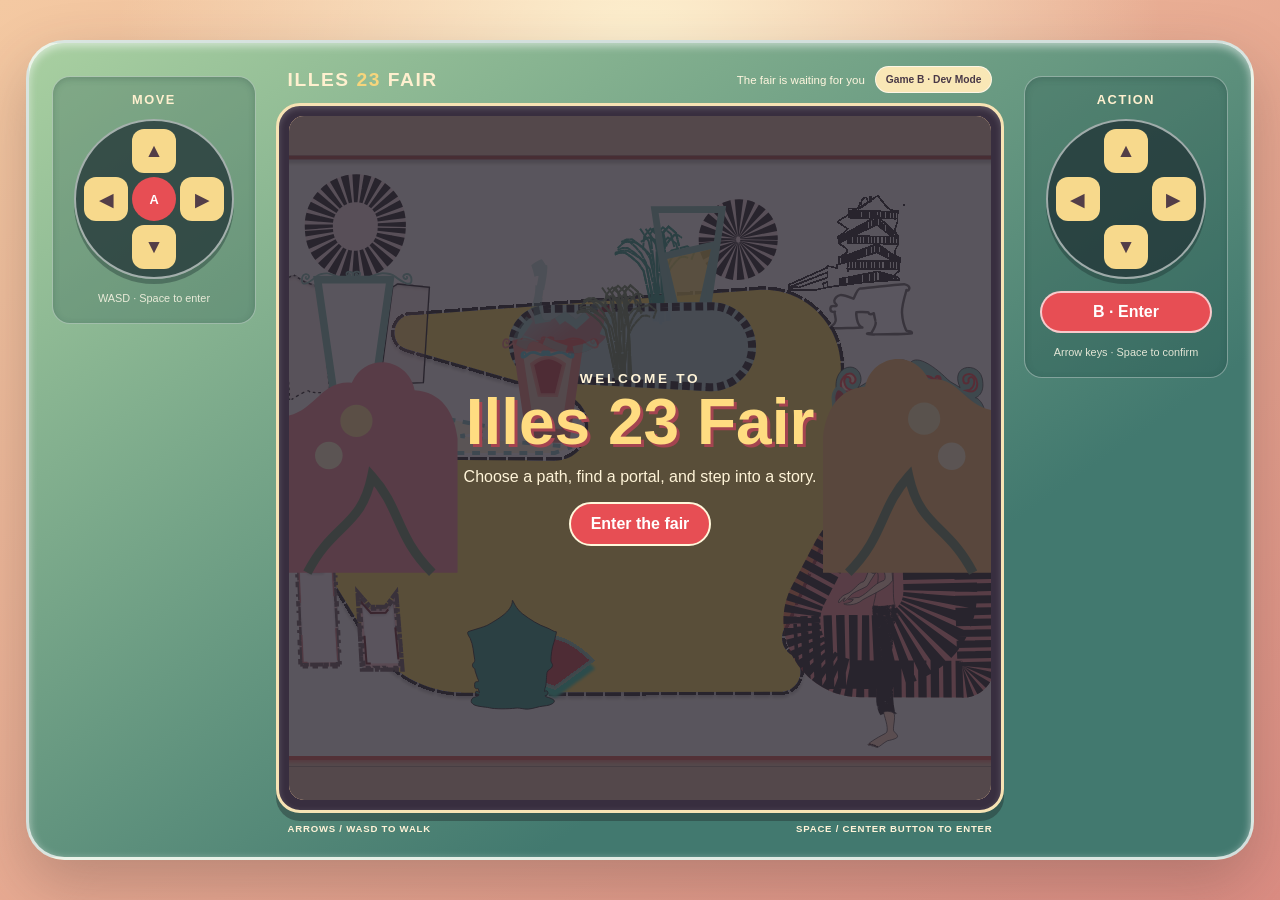
==== index.html @ 46ba1b0f "Add Illes 23 Fair portfolio scaffold Co-authored-by: Copilot <223556219+Copilot@users.noreply.github" ====
<!doctype html>
<html lang="en">
  <head>
    <meta charset="UTF-8">
    <meta name="viewport" content="width=device-width, initial-scale=1">
    <meta name="theme-color" content="#f3c6a1">
    <meta name="description" content="Explore Illes 23 Fair, an interactive portfolio by a game developer, producer, and illustrator.">
    <title>Illes 23 Fair — Interactive Portfolio</title>
    <link rel="stylesheet" href="css/console-ui.css">
    <link rel="stylesheet" href="css/fair-map.css">
    <script type="module" src="js/main.js"></script>
  </head>
  <body data-mode="fair">
    <main class="console-shell" aria-label="Illes 23 Fair handheld console">
      <aside class="console-side console-side--left" aria-label="Movement controls and asset information">
        <section class="side-panel controls-panel">
          <h2 class="side-heading">Move</h2>
          <!-- HTML controls are accessible and easy to skin. To use the Fishes-style canvas,
               draw the pad into a canvas but retain these buttons as transparent hit targets;
               for a finished PNG skin, apply it as a background-image to this same control.
               Canvas/PNG-only controls lose native focus, labels, and reliable hit testing. -->
          <div class="dpad" role="group" aria-label="Movement pad. WASD or touch to move.">
            <button class="pad-button pad-up" type="button" data-action="up" aria-label="Move up">▲</button>
            <button class="pad-button pad-left" type="button" data-action="left" aria-label="Move left">◀</button>
            <button class="pad-button pad-center" type="button" data-action="confirm" aria-label="Confirm or enter attraction">A</button>
            <button class="pad-button pad-right" type="button" data-action="right" aria-label="Move right">▶</button>
            <button class="pad-button pad-down" type="button" data-action="down" aria-label="Move down">▼</button>
          </div>
          <p class="control-hint">WASD · Space to enter</p>
        </section>
        <section class="side-panel dev-panel" aria-label="Development asset details">
          <h2 class="side-heading">Asset log</h2>
          <dl class="asset-stats">
            <div><dt>Time spent</dt><dd data-stat="time">Not connected</dd></div>
            <div><dt>Status</dt><dd data-stat="status">Prototype</dd></div>
            <div><dt>Description</dt><dd data-stat="description">Fair map and attraction portals</dd></div>
            <div><dt>Asset type</dt><dd data-stat="type">SVG · HTML · CSS</dd></div>
          </dl>
        </section>
      </aside>

      <section class="console-main" aria-label="Fair game screen">
        <header class="screen-header">
          <a class="brand" href="index.html" aria-label="Illes 23 Fair home">ILLES <span>23</span> FAIR</a>
          <div class="screen-tools">
            <p class="screen-status" id="screen-status" aria-live="polite">The fair is waiting for you</p>
            <button class="mode-toggle" id="dev-mode-toggle" type="button" aria-pressed="false">
              Game B · Dev Mode
            </button>
          </div>
        </header>

        <div class="screen-frame">
          <section class="fair-viewport" id="fair-viewport" aria-label="Explore the fair map">
            <!-- The supplied draft already contains the park illustration. Keep it as a
                 replaceable artwork layer; interactive labels and the player stay in HTML. -->
            <img class="fair-art" src="HomePage.svg" alt="" aria-hidden="true">

            <!-- SVG layers work well for scalable paths and decorative illustration.
                 Multiple canvases are efficient for frequently redrawn pixels, but complicate
                 hit testing, accessibility, and responsive alignment. Prefer DOM/SVG for the
                 few clickable portals and labels; add canvases only for dense particle effects. -->
            <svg class="route-layer" viewBox="0 0 100 100" preserveAspectRatio="none" aria-hidden="true">
              <path id="fair-route" class="fair-route" d="M 8 68 C 20 58, 23 36, 39 43 S 59 72, 74 54 S 87 37, 95 44"></path>
            </svg>

            <nav class="portal-layer" aria-label="Fair attractions">
              <a class="portal portal--lake" href="pages/lake-tour.html" data-portal="Portal01_LakeTour" style="--portal-x: 34%; --portal-y: 46%;">
                <span class="portal-number">01</span><span>Lake Tour</span>
              </a>
              <a class="portal portal--fishing" href="pages/fishing-game.html" data-portal="Portal02_FishingGame" style="--portal-x: 69%; --portal-y: 58%;">
                <span class="portal-number">02</span><span>Fishing Game</span>
              </a>
              <button class="portal portal--future" type="button" disabled style="--portal-x: 50%; --portal-y: 25%;">
                <span class="portal-number">03</span><span>Photo Booth · soon</span>
              </button>
              <button class="portal portal--future portal--future-lower" type="button" disabled style="--portal-x: 83%; --portal-y: 78%;">
                <span class="portal-number">04</span><span>Magic Garden · soon</span>
              </button>
              <button class="portal portal--future" type="button" disabled style="--portal-x: 81%; --portal-y: 28%;">
                <span class="portal-number">05</span><span>Time Train · soon</span>
              </button>
              <button class="portal portal--future" type="button" disabled style="--portal-x: 16%; --portal-y: 27%;">
                <span class="portal-number">06</span><span>Cafe Terrace · soon</span>
              </button>
              <button class="portal portal--future" type="button" disabled style="--portal-x: 17%; --portal-y: 81%;">
                <span class="portal-number">07</span><span>Sunset Bench · soon</span>
              </button>
            </nav>

            <div class="player-marker" id="player-marker" role="img" aria-label="Player character">
              <!-- TODO: Replace this draft marker with a single transparent idle PNG.
                   For sprite animation, use a sprite-sheet background and select a row/frame
                   from player-controller.js based on facing and movement state. -->
              <span aria-hidden="true">✿</span>
            </div>

            <div class="welcome-overlay" id="welcome-overlay">
              <p class="welcome-label">Welcome to</p>
              <h1>Illes 23 Fair</h1>
              <p>Choose a path, find a portal, and step into a story.</p>
              <button class="enter-button" id="enter-fair" type="button">Enter the fair</button>
            </div>

            <!-- TODO: Replace these simple flower SVGs with the finished foreground artwork.
                 Keep them as separate layers so enterFair() can move them out of the viewport.
                 Ticket-office SVG export from Figma, Inkscape, or an iPad drawing app: keep a source
                 copy; export with a responsive viewBox; use clear IDs for paths targeted by CSS/JS;
                 add title/description for standalone artwork; then run SVGO with conservative
                 precision and remove editor metadata.
                 Check the optimized SVG in-browser and confirm filters, clipping, and embedded
                 raster links still work. SVGO does not optimize embedded PNGs; optimize those
                 separately and avoid embedding large raster images in the SVG when possible. -->
            <div class="flower-curtain flower-curtain--left" id="flower-left" aria-hidden="true">
              <svg viewBox="0 0 220 300" focusable="false">
                <path d="M0 300V95C35 86 44 48 82 52c19-42 75-31 82 10 35 2 52 29 56 63v175Z" fill="#ef7a83"/>
                <circle cx="88" cy="102" r="21" fill="#ffd77d"/><circle cx="52" cy="147" r="18" fill="#fff0bd"/>
                <path d="M24 300c34-66 70-58 84-126 38 42 31 78 79 126" fill="none" stroke="#52794a" stroke-width="12"/>
              </svg>
            </div>
            <div class="flower-curtain flower-curtain--right" id="flower-right" aria-hidden="true">
              <svg viewBox="0 0 220 300" focusable="false">
                <path d="M220 300V88c-38-8-43-45-82-40-20-42-75-32-83 9C20 60 4 88 0 122v178Z" fill="#f4b14e"/>
                <circle cx="132" cy="99" r="21" fill="#f7e7a3"/><circle cx="168" cy="148" r="18" fill="#fff0bd"/>
                <path d="M196 300c-35-66-69-58-84-126-38 42-31 78-79 126" fill="none" stroke="#52794a" stroke-width="12"/>
              </svg>
            </div>
            <p class="portal-prompt" id="portal-prompt" aria-live="polite">Move toward an attraction and press Space.</p>
          </section>
        </div>

        <footer class="screen-footer">
          <span>ARROWS / WASD TO WALK</span>
          <span>SPACE / CENTER BUTTON TO ENTER</span>
        </footer>
      </section>

      <aside class="console-side console-side--right" aria-label="Action controls and asset information">
        <section class="side-panel controls-panel">
          <h2 class="side-heading">Action</h2>
          <div class="dpad dpad--arrows" role="group" aria-label="Arrow key movement pad. Touch to move.">
            <button class="pad-button pad-up" type="button" data-action="up" aria-label="Move up">▲</button>
            <button class="pad-button pad-left" type="button" data-action="left" aria-label="Move left">◀</button>
            <span class="pad-spacer" aria-hidden="true"></span>
            <button class="pad-button pad-right" type="button" data-action="right" aria-label="Move right">▶</button>
            <button class="pad-button pad-down" type="button" data-action="down" aria-label="Move down">▼</button>
          </div>
          <button class="confirm-button" type="button" data-action="confirm" aria-label="Confirm or enter selected attraction">B · Enter</button>
          <p class="control-hint">Arrow keys · Space to confirm</p>
        </section>
        <section class="side-panel dev-panel" aria-label="Asset tracker connection">
          <h2 class="side-heading">Tracker</h2>
          <p class="tracker-note">Live Jira / Sheets data can be connected here later.</p>
          <p class="tracker-note">Publish a read-only, minimal data feed. Never place API keys or private project data in browser code.</p>
        </section>
      </aside>
    </main>
  </body>
</html>
---- css/console-ui.css ----
:root {
  color-scheme: light;
  font-family: "Trebuchet MS", Arial, sans-serif;
  color: #3d2d32;
  background: #f3c6a1;
  font-synthesis: none;
  text-rendering: optimizeLegibility;
  --console-shell: #42796f;
  --console-shadow: #28564e;
  --console-highlight: #a9d0a1;
  --screen-ink: #382b39;
  --accent: #e74e54;
  --cream: #fff0cf;
}

* {
  box-sizing: border-box;
}

body {
  min-width: 320px;
  min-height: 100vh;
  margin: 0;
  display: grid;
  place-items: center;
  padding: clamp(8px, 2vw, 28px);
  background:
    radial-gradient(ellipse at 50% 10%, #fff4d3 0, transparent 58%),
    linear-gradient(145deg, #f4c9a2, #dc8d83);
}

button,
a {
  font: inherit;
}

button {
  color: inherit;
}

.console-shell {
  width: min(100%, 1640px);
  min-height: min(820px, calc(100vh - 32px));
  display: grid;
  grid-template-columns: clamp(142px, 16vw, 230px) minmax(0, 1fr) clamp(142px, 16vw, 230px);
  align-items: stretch;
  gap: clamp(10px, 1.5vw, 22px);
  padding: clamp(12px, 1.8vw, 26px);
  border: 3px solid rgba(255, 255, 255, 0.76);
  border-radius: clamp(22px, 3vw, 42px);
  background: linear-gradient(145deg, var(--console-highlight), var(--console-shell) 70%);
  box-shadow: 0 24px 60px rgba(68, 49, 49, 0.28), inset 0 3px 8px rgba(255, 255, 255, 0.55);
}

.console-side {
  min-width: 0;
  display: flex;
  flex-direction: column;
  justify-content: space-between;
  gap: 16px;
  padding-block: 10px;
}

.side-panel {
  min-width: 0;
  padding: clamp(10px, 1.2vw, 18px);
  border: 1px solid rgba(255, 255, 255, 0.35);
  border-radius: 18px;
  background: rgba(30, 70, 65, 0.26);
  color: #fff9e9;
  box-shadow: inset 0 2px 7px rgba(22, 53, 49, 0.22);
}

.side-heading {
  margin: 0 0 12px;
  color: var(--cream);
  font-size: clamp(0.7rem, 1vw, 0.9rem);
  letter-spacing: 0.12em;
  text-align: center;
  text-transform: uppercase;
}

.dpad {
  width: min(100%, 160px);
  margin-inline: auto;
  display: grid;
  grid-template-columns: repeat(3, 1fr);
  grid-template-rows: repeat(3, 1fr);
  gap: 4px;
  aspect-ratio: 1;
  padding: 8px;
  border: 2px solid rgba(255, 255, 255, 0.55);
  border-radius: 50%;
  background: rgba(34, 52, 54, 0.76);
  box-shadow: 0 5px 0 rgba(24, 43, 42, 0.36);
  touch-action: none;
}

.pad-button {
  min-width: 0;
  min-height: 0;
  padding: 0;
  border: 0;
  border-radius: 12px;
  background: #f7d98c;
  color: #533e48;
  font-size: clamp(0.8rem, 1.5vw, 1.3rem);
  font-weight: 800;
  cursor: pointer;
  touch-action: none;
  user-select: none;
  -webkit-user-select: none;
}

.pad-button:hover,
.pad-button.is-pressed {
  background: #fff0bd;
  transform: translateY(1px);
}

.pad-button:focus-visible,
.confirm-button:focus-visible,
.mode-toggle:focus-visible,
.enter-button:focus-visible,
.portal:focus-visible,
.back-to-fair:focus-visible {
  outline: 3px solid #fff;
  outline-offset: 3px;
}

.pad-up {
  grid-column: 2;
  grid-row: 1;
}

.pad-left {
  grid-column: 1;
  grid-row: 2;
}

.pad-center,
.pad-spacer {
  grid-column: 2;
  grid-row: 2;
}

.pad-center {
  border-radius: 50%;
  background: var(--accent);
  color: white;
  font-size: 0.8rem;
}

.pad-right {
  grid-column: 3;
  grid-row: 2;
}

.pad-down {
  grid-column: 2;
  grid-row: 3;
}

.control-hint,
.tracker-note {
  margin: 12px 0 0;
  color: rgba(255, 249, 233, 0.85);
  font-size: clamp(0.65rem, 0.85vw, 0.78rem);
  line-height: 1.45;
  text-align: center;
}

.confirm-button {
  width: 100%;
  margin-top: 12px;
  padding: 10px 6px;
  border: 2px solid rgba(255, 255, 255, 0.7);
  border-radius: 999px;
  background: var(--accent);
  color: white;
  font-weight: 800;
  cursor: pointer;
  touch-action: manipulation;
}

.confirm-button:hover,
.confirm-button.is-pressed {
  background: #d33c4b;
}

.dev-panel {
  display: none;
}

body[data-mode="dev"] {
  --console-shell: #4a536e;
  --console-shadow: #31374f;
  --console-highlight: #a9a0cc;
  --accent: #dc815e;
}

body[data-mode="dev"] .dev-panel {
  display: block;
  background: rgba(39, 41, 68, 0.72);
}

body[data-mode="dev"] .controls-panel {
  display: none;
}

.asset-stats {
  margin: 0;
  display: grid;
  gap: 10px;
  font-size: clamp(0.62rem, 0.85vw, 0.78rem);
}

.asset-stats div {
  padding-bottom: 8px;
  border-bottom: 1px solid rgba(255, 255, 255, 0.2);
}

.asset-stats dt {
  color: #f3d28e;
  font-weight: 800;
}

.asset-stats dd {
  margin: 3px 0 0;
  overflow-wrap: anywhere;
  line-height: 1.35;
}

.console-main {
  min-width: 0;
  display: flex;
  flex-direction: column;
  gap: 10px;
}

.screen-header,
.screen-footer {
  min-width: 0;
  display: flex;
  align-items: center;
  justify-content: space-between;
  gap: 12px;
  padding-inline: clamp(4px, 1vw, 12px);
}

.brand {
  color: var(--cream);
  font-size: clamp(0.85rem, 1.5vw, 1.25rem);
  font-weight: 900;
  letter-spacing: 0.08em;
  text-decoration: none;
  white-space: nowrap;
}

.brand span {
  color: #f6d57c;
}

.screen-tools {
  display: flex;
  align-items: center;
  justify-content: flex-end;
  gap: 10px;
}

.screen-status {
  margin: 0;
  color: #fff6df;
  font-size: clamp(0.65rem, 0.9vw, 0.82rem);
  text-align: right;
}

.mode-toggle {
  flex: 0 0 auto;
  padding: 7px 10px;
  border: 1px solid rgba(255, 255, 255, 0.65);
  border-radius: 999px;
  background: #f9e7b6;
  color: #493947;
  font-size: clamp(0.62rem, 0.8vw, 0.75rem);
  font-weight: 800;
  cursor: pointer;
}

.screen-frame {
  min-width: 0;
  flex: 1;
  display: grid;
  padding: clamp(5px, 0.8vw, 11px);
  border: 3px solid #f7e3b4;
  border-radius: clamp(13px, 2vw, 24px);
  background: #382e3f;
  box-shadow: 0 8px 0 rgba(37, 49, 49, 0.45), inset 0 2px 6px rgba(255, 255, 255, 0.2);
}

.screen-footer {
  color: #fff3d8;
  font-size: clamp(0.55rem, 0.75vw, 0.7rem);
  font-weight: 800;
  letter-spacing: 0.08em;
}

.mini-game-body {
  align-items: center;
  background:
    radial-gradient(circle at 50% 10%, #fff4d3, transparent 55%),
    linear-gradient(145deg, #f4c9a2, #dc8d83);
}

.mini-game-console {
  width: min(100%, 1100px);
  padding: clamp(14px, 3vw, 36px);
  border: 3px solid rgba(255, 255, 255, 0.76);
  border-radius: clamp(22px, 3vw, 42px);
  background: linear-gradient(145deg, var(--console-highlight), var(--console-shell));
  box-shadow: 0 24px 60px rgba(68, 49, 49, 0.28);
}

@media (max-width: 760px) {
  body {
    padding: 8px;
  }

  .console-shell {
    min-height: calc(100vh - 16px);
    grid-template-columns: minmax(0, 1fr) minmax(0, 1fr);
    grid-template-rows: 1fr auto;
    gap: 8px;
    padding: 10px;
    border-radius: 20px;
  }

  .console-main {
    grid-column: 1 / -1;
    grid-row: 1;
  }

  .console-side {
    grid-row: 2;
    flex-direction: row;
    justify-content: center;
    padding: 0;
  }

  .side-panel {
    width: min(100%, 190px);
    padding: 8px;
  }

  .controls-panel {
    display: grid;
    grid-template-columns: minmax(70px, 1fr) minmax(65px, 0.8fr);
    align-items: center;
    gap: 4px 8px;
  }

  .side-heading {
    grid-column: 1 / -1;
    margin: 0;
  }

  .dpad {
    width: min(100%, 112px);
    padding: 5px;
  }

  .confirm-button {
    margin: 0;
  }

  .control-hint {
    grid-column: 1 / -1;
    margin: 0;
  }

  .dev-panel {
    display: none !important;
  }

  body[data-mode="dev"] .dev-panel {
    display: block !important;
  }

  body[data-mode="dev"] .controls-panel {
    display: none;
  }

  .screen-header {
    align-items: flex-start;
  }

  .screen-status {
    display: none;
  }

  .screen-footer {
    font-size: 0.5rem;
  }
}

@media (max-width: 420px) {
  .brand {
    font-size: 0.72rem;
  }

  .mode-toggle {
    max-width: 110px;
  }

  .screen-footer span:last-child {
    text-align: right;
  }
}

@media (prefers-reduced-motion: reduce) {
  *,
  *::before,
  *::after {
    scroll-behavior: auto !important;
    transition-duration: 0.01ms !important;
  }
}
---- css/fair-map.css ----
.fair-viewport {
  position: relative;
  min-width: 0;
  width: 100%;
  height: 100%;
  min-height: 350px;
  aspect-ratio: 16 / 10;
  overflow: hidden;
  isolation: isolate;
  border-radius: clamp(8px, 1.2vw, 15px);
  background: #d4a67c;
}

.fair-art,
.route-layer,
.portal-layer,
.flower-curtain,
.player-marker {
  position: absolute;
}

.fair-art {
  z-index: 0;
  inset: 0;
  width: 100%;
  height: 100%;
  object-fit: cover;
  object-position: center;
  filter: saturate(0.88);
}

.route-layer {
  z-index: 1;
  inset: 0;
  width: 100%;
  height: 100%;
  pointer-events: none;
}

.fair-route {
  fill: none;
  stroke: rgba(255, 247, 197, 0.92);
  stroke-width: 0.75;
  stroke-linecap: round;
  stroke-dasharray: 1.8 2.4;
  vector-effect: non-scaling-stroke;
  filter: drop-shadow(0 1px 1px rgba(76, 52, 40, 0.65));
}

.portal-layer {
  z-index: 3;
  inset: 0;
}

.portal {
  position: absolute;
  left: var(--portal-x);
  top: var(--portal-y);
  min-width: clamp(100px, 13vw, 165px);
  min-height: 48px;
  display: inline-flex;
  align-items: center;
  gap: 7px;
  padding: 8px 12px;
  transform: translate(-50%, -50%);
  border: 2px dashed #fff2c8;
  border-radius: 12px;
  background: #b53e49;
  box-shadow: 0 4px 0 rgba(78, 40, 51, 0.4);
  color: white;
  font-size: clamp(0.62rem, 1vw, 0.88rem);
  font-weight: 900;
  text-align: left;
  text-decoration: none;
  cursor: pointer;
}

.portal:hover,
.portal.is-selected {
  background: #7d434f;
  outline: 2px solid #ffe99c;
  outline-offset: 2px;
}

.portal-number {
  display: grid;
  width: 25px;
  height: 25px;
  flex: 0 0 25px;
  place-items: center;
  border-radius: 50%;
  background: #f7d981;
  color: #48323d;
}

.portal--future {
  border-color: #fff8e4;
  background: rgba(70, 77, 61, 0.83);
  cursor: not-allowed;
  opacity: 0.82;
}

.portal--future:hover {
  background: rgba(70, 77, 61, 0.83);
  outline: none;
}

.portal--future-lower {
  min-width: 150px;
}

.player-marker {
  z-index: 4;
  left: 8%;
  top: 68%;
  width: clamp(30px, 4vw, 48px);
  aspect-ratio: 1;
  display: grid;
  place-items: center;
  transform: translate(-50%, -75%);
  border: 3px solid #fff5cf;
  border-radius: 50% 50% 45% 45%;
  background: #ee7590;
  box-shadow: 0 3px 0 rgba(62, 48, 48, 0.5);
  color: #fff8df;
  font-size: 1.4rem;
  pointer-events: none;
}

.welcome-overlay {
  position: absolute;
  z-index: 8;
  inset: 0;
  display: flex;
  flex-direction: column;
  align-items: center;
  justify-content: center;
  padding: 24px;
  background: rgba(50, 45, 57, 0.8);
  color: #fff4d8;
  text-align: center;
  transition: opacity 220ms ease, visibility 220ms ease;
}

.welcome-overlay h1 {
  margin: 4px 0 8px;
  color: #ffdc81;
  font-size: clamp(1.8rem, 5vw, 4rem);
  line-height: 1;
  text-shadow: 3px 3px 0 #a44450;
}

.welcome-overlay p {
  max-width: 34rem;
  margin: 6px 0 16px;
}

.welcome-label {
  margin: 0 !important;
  font-size: 0.85rem;
  font-weight: 800;
  letter-spacing: 0.2em;
  text-transform: uppercase;
}

.enter-button {
  padding: 11px 20px;
  border: 2px solid #fff7db;
  border-radius: 999px;
  background: #e74e54;
  color: white;
  font-weight: 900;
  cursor: pointer;
}

.flower-curtain {
  z-index: 6;
  top: 0;
  bottom: 0;
  width: 24%;
  min-width: 120px;
  pointer-events: none;
  transition: transform 700ms cubic-bezier(0.2, 0.72, 0.22, 1);
}

.flower-curtain svg {
  width: 100%;
  height: 100%;
  overflow: visible;
}

.flower-curtain--left {
  left: 0;
}

.flower-curtain--right {
  right: 0;
}

.portal-prompt {
  position: absolute;
  z-index: 5;
  left: 50%;
  bottom: 10px;
  max-width: calc(100% - 24px);
  margin: 0;
  padding: 6px 12px;
  transform: translateX(-50%);
  border: 1px solid rgba(255, 255, 255, 0.8);
  border-radius: 999px;
  background: rgba(48, 42, 55, 0.86);
  color: #fff7df;
  font-size: clamp(0.62rem, 0.9vw, 0.78rem);
  text-align: center;
}

body:not([data-entered="true"]) .portal-layer,
body:not([data-entered="true"]) .route-layer,
body:not([data-entered="true"]) .player-marker,
body:not([data-entered="true"]) .portal-prompt {
  visibility: hidden;
}

body[data-entered="true"] .welcome-overlay {
  visibility: hidden;
  opacity: 0;
  pointer-events: none;
}

body[data-entered="true"] .flower-curtain--left {
  transform: translateX(-105%);
}

body[data-entered="true"] .flower-curtain--right {
  transform: translateX(105%);
}

body.is-transitioning .console-main {
  opacity: 0;
  transition: opacity 140ms ease;
}

.mini-game-screen {
  min-height: min(70vh, 650px);
  display: grid;
  place-items: center;
  overflow: hidden;
  padding: clamp(20px, 5vw, 70px);
  border: 3px solid #f7e3b4;
  border-radius: 24px;
  background:
    radial-gradient(ellipse at 50% 75%, rgba(245, 222, 155, 0.75), transparent 48%),
    linear-gradient(180deg, #91c9cb 0 42%, #87bdb0 43% 65%, #e6b977 66%);
  color: #3d2d32;
  text-align: center;
}

.mini-game-card {
  max-width: 620px;
  padding: clamp(20px, 4vw, 44px);
  border: 2px dashed rgba(255, 255, 255, 0.9);
  border-radius: 24px;
  background: rgba(255, 245, 215, 0.88);
  box-shadow: 0 12px 0 rgba(90, 67, 64, 0.18);
}

.mini-game-card h1 {
  margin: 0 0 12px;
  color: #b53e49;
  font-size: clamp(2rem, 6vw, 4rem);
}

.mini-game-card p {
  line-height: 1.6;
}

.back-to-fair {
  display: inline-block;
  margin-top: 10px;
  padding: 10px 18px;
  border-radius: 999px;
  background: #42796f;
  color: #fff9e9;
  font-weight: 800;
  text-decoration: none;
}

@media (max-width: 760px) {
  .fair-viewport {
    min-height: 0;
    height: 100%;
    aspect-ratio: 4 / 3;
  }

  .portal {
    min-width: 92px;
    min-height: 40px;
    padding: 5px 7px;
  }

  .portal-number {
    width: 21px;
    height: 21px;
    flex-basis: 21px;
  }

  .flower-curtain {
    width: 28%;
    min-width: 90px;
  }

  .mini-game-screen {
    min-height: 65vh;
  }
}

@media (prefers-reduced-motion: reduce) {
  .welcome-overlay,
  .flower-curtain,
  body.is-transitioning .console-main {
    transition: none;
  }
}
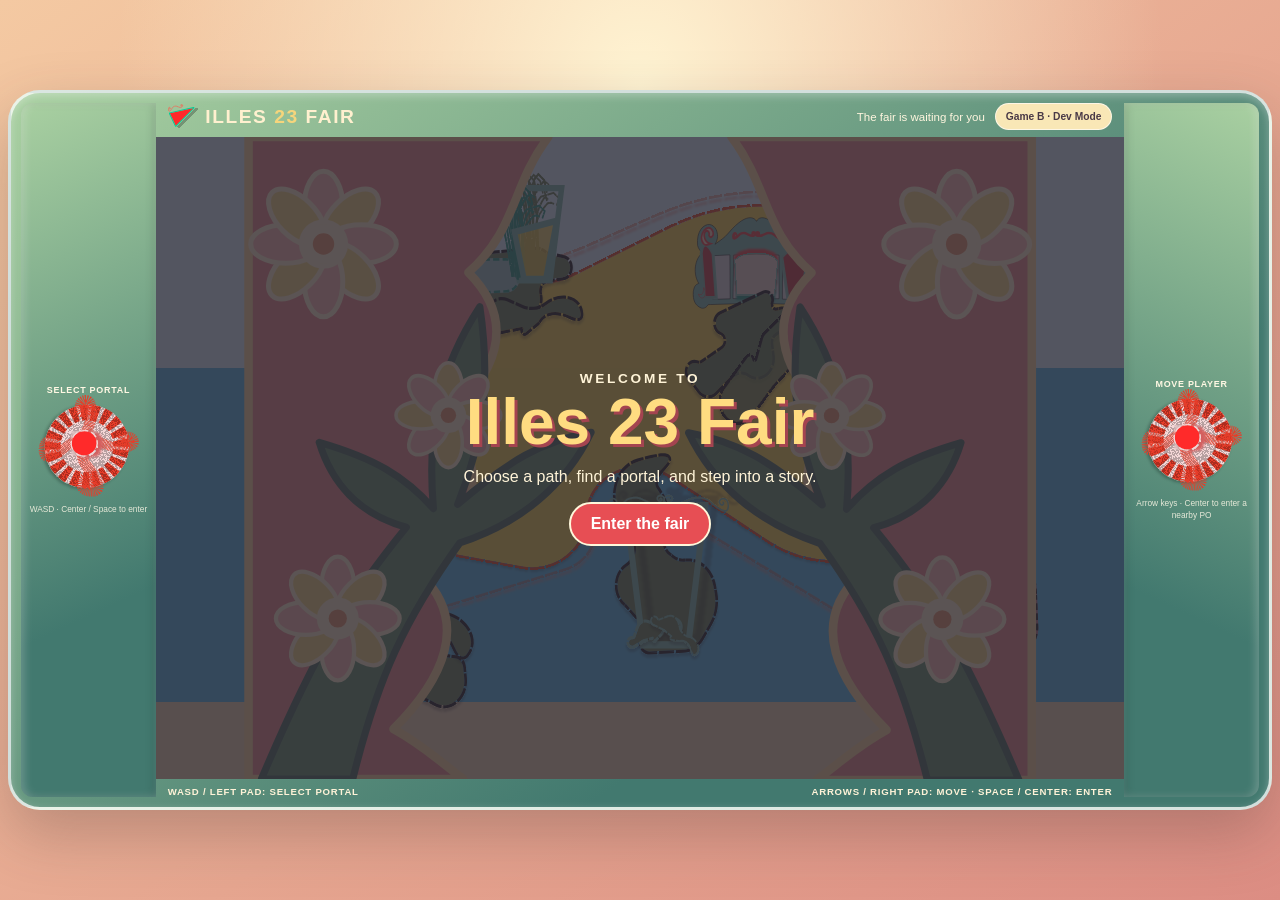
==== commit f16626bc: "Integrate interactive fair map and portal UI Co-authored-by: Copilot <223556219+Copilot@users.norepl" ====
--- a/index.html
+++ b/index.html
@@ -6,27 +6,29 @@
     <meta name="theme-color" content="#f3c6a1">
     <meta name="description" content="Explore Illes 23 Fair, an interactive portfolio by a game developer, producer, and illustrator.">
     <title>Illes 23 Fair — Interactive Portfolio</title>
+    <link rel="stylesheet" href="style.css">
     <link rel="stylesheet" href="css/console-ui.css">
     <link rel="stylesheet" href="css/fair-map.css">
     <script type="module" src="js/main.js"></script>
   </head>
   <body data-mode="fair">
     <main class="console-shell" aria-label="Illes 23 Fair handheld console">
-      <aside class="console-side console-side--left" aria-label="Movement controls and asset information">
-        <section class="side-panel controls-panel">
-          <h2 class="side-heading">Move</h2>
-          <!-- HTML controls are accessible and easy to skin. To use the Fishes-style canvas,
-               draw the pad into a canvas but retain these buttons as transparent hit targets;
-               for a finished PNG skin, apply it as a background-image to this same control.
-               Canvas/PNG-only controls lose native focus, labels, and reliable hit testing. -->
-          <div class="dpad" role="group" aria-label="Movement pad. WASD or touch to move.">
-            <button class="pad-button pad-up" type="button" data-action="up" aria-label="Move up">▲</button>
-            <button class="pad-button pad-left" type="button" data-action="left" aria-label="Move left">◀</button>
-            <button class="pad-button pad-center" type="button" data-action="confirm" aria-label="Confirm or enter attraction">A</button>
-            <button class="pad-button pad-right" type="button" data-action="right" aria-label="Move right">▶</button>
-            <button class="pad-button pad-down" type="button" data-action="down" aria-label="Move down">▼</button>
+      <aside class="console-side console-side--left" aria-label="Portal selection and asset information">
+        <section class="controls-panel">
+          <h2 class="side-heading">Select portal</h2>
+          <div class="console-controller console-controller--portal" role="group" aria-label="Portal selection pad">
+            <div class="control-pad">
+              <!-- The shared SVG is loaded inline so its directional shadows can be animated. -->
+              <div class="control-hit-targets">
+                <button class="control-hit control-hit-up" type="button" data-action="portal-previous" data-pad-direction="up" aria-label="Select previous portal"></button>
+                <button class="control-hit control-hit-left" type="button" data-action="portal-previous" data-pad-direction="left" aria-label="Select previous portal"></button>
+                <button class="control-hit control-hit-center" type="button" data-action="confirm" data-pad-direction="center" aria-label="Select or confirm the selected portal"></button>
+                <button class="control-hit control-hit-right" type="button" data-action="portal-next" data-pad-direction="right" aria-label="Select next portal"></button>
+                <button class="control-hit control-hit-down" type="button" data-action="portal-next" data-pad-direction="down" aria-label="Select next portal"></button>
+              </div>
+            </div>
           </div>
-          <p class="control-hint">WASD · Space to enter</p>
+          <p class="control-hint">WASD · Center / Space to enter</p>
         </section>
         <section class="side-panel dev-panel" aria-label="Development asset details">
           <h2 class="side-heading">Asset log</h2>
@@ -41,7 +43,10 @@
 
       <section class="console-main" aria-label="Fair game screen">
         <header class="screen-header">
-          <a class="brand" href="index.html" aria-label="Illes 23 Fair home">ILLES <span>23</span> FAIR</a>
+          <a class="brand" href="index.html" aria-label="Illes 23 Fair home">
+            <img class="brand-sign" src="UILetterSignCombo.svg" alt="">
+            <span class="brand-title">ILLES <span>23</span> FAIR</span>
+          </a>
           <div class="screen-tools">
             <p class="screen-status" id="screen-status" aria-live="polite">The fair is waiting for you</p>
             <button class="mode-toggle" id="dev-mode-toggle" type="button" aria-pressed="false">
@@ -52,40 +57,62 @@
 
         <div class="screen-frame">
           <section class="fair-viewport" id="fair-viewport" aria-label="Explore the fair map">
-            <!-- The supplied draft already contains the park illustration. Keep it as a
-                 replaceable artwork layer; interactive labels and the player stay in HTML. -->
-            <img class="fair-art" src="HomePage.svg" alt="" aria-hidden="true">
-
-            <!-- SVG layers work well for scalable paths and decorative illustration.
-                 Multiple canvases are efficient for frequently redrawn pixels, but complicate
-                 hit testing, accessibility, and responsive alignment. Prefer DOM/SVG for the
-                 few clickable portals and labels; add canvases only for dense particle effects. -->
-            <svg class="route-layer" viewBox="0 0 100 100" preserveAspectRatio="none" aria-hidden="true">
-              <path id="fair-route" class="fair-route" d="M 8 68 C 20 58, 23 36, 39 43 S 59 72, 74 54 S 87 37, 95 44"></path>
+            <!-- Artwork placement uses the 1806x1013 HomePage01 reference coordinates.
+                 Adjust each transform when an exported SVG is moved or replaced; update the
+                 PO's zone and gate percentages below to match its new walkable entrance. -->
+            <svg class="fair-art" id="fair-art" viewBox="0 0 1806 1013" preserveAspectRatio="none" aria-hidden="true">
+              <g data-art-src="backgrounds.svg" transform="translate(300 0)"></g>
+              <g data-art-src="WalkingPath&amp;Islandfence.svg" transform="translate(-175 20) scale(1.05 0.84)"></g>
+              <g class="po-art" data-po-id="PO04_LakeTour" data-art-src="PO_04_LakeTour.svg" transform="translate(300 55)"></g>
+              <g class="po-art" data-po-id="PO07_FotoShootArea" data-art-src="PO_07_FotoShootArea.svg" transform="translate(605 75)"></g>
+              <g class="po-art" data-po-id="PO05_TeatrinoArea" data-art-src="PO_05_TeatrinoArea.svg" transform="translate(955 115)"></g>
+              <g class="po-art" data-po-id="PO03_CircusFishingGameArea" data-art-src="PO_03_CircusFishingGameArea.svg" transform="translate(340 320)"></g>
+              <g class="po-art" data-po-id="PO02_ComicForeground" data-art-src="PO_02_ComicForeground.svg" transform="translate(245 500)"></g>
+              <g class="po-art" data-po-id="PO00_EntranceArea" data-art-src="PO_00_EntranceArea.svg" transform="translate(710 450)"></g>
+              <g class="po-art" data-po-id="PO06_BenchArea" data-art-src="PO_06_BenchArea.svg" transform="translate(1290 510)"></g>
+              <g class="po-art" data-po-id="PO08_CafeteriaArea" data-art-src="PO_08_CafeteriaArea.svg" transform="translate(1250 500)"></g>
+              <g id="fence-flowers" transform="translate(-175 20) scale(1.05 0.84)"></g>
             </svg>
 
+            <svg class="walkable-layer" id="walkable-layer" viewBox="0 0 1806 1013" preserveAspectRatio="none" aria-hidden="true">
+              <g id="walkable-areas">
+                <!-- A short transparent connector joins the Comic green island to the main path. -->
+                <path class="walkable-area" fill="#000" opacity="0"
+                  d="M430 630L472 643L454 697L412 684Z"></path>
+                <!-- These two layers contain no filled lawn shape, so provide matching PO walk areas. -->
+                <path class="walkable-area" fill="#000" opacity="0" data-po-id="PO06_BenchArea"
+                  d="M1290 510H1460V669H1290Z"></path>
+                <path class="walkable-area" fill="#000" opacity="0" data-po-id="PO07_FotoShootArea"
+                  d="M605 75H763V232H605Z"></path>
+              </g>
+            </svg>
+            <svg class="po-outline-layer" id="po-outline-layer" viewBox="0 0 1806 1013" preserveAspectRatio="none" aria-hidden="true">
+              <g id="po-outlines"></g>
+            </svg>
+
+            <!-- Keep POs sorted by number. Zone and gate coordinates are percentages of this canvas. -->
             <nav class="portal-layer" aria-label="Fair attractions">
-              <a class="portal portal--lake" href="pages/lake-tour.html" data-portal="Portal01_LakeTour" style="--portal-x: 34%; --portal-y: 46%;">
-                <span class="portal-number">01</span><span>Lake Tour</span>
+              <a class="portal portal--future" href="pages/attraction.html?po=PO02_ComicForeground" data-portal="PO02_ComicForeground" data-po-id="PO02_ComicForeground" data-gate-x="22" data-gate-y="68" data-zone-x="13" data-zone-y="50" data-zone-width="22" data-zone-height="38" style="--portal-x: 24%; --portal-y: 58%;">
+                <span class="portal-number">02</span><span>Comic</span>
               </a>
-              <a class="portal portal--fishing" href="pages/fishing-game.html" data-portal="Portal02_FishingGame" style="--portal-x: 69%; --portal-y: 58%;">
-                <span class="portal-number">02</span><span>Fishing Game</span>
+              <a class="portal portal--fishing" href="pages/fishing-game.html" data-portal="PO03_CircusFishingGameArea" data-po-id="PO03_CircusFishingGameArea" data-gate-x="34" data-gate-y="45" data-zone-x="19" data-zone-y="32" data-zone-width="18" data-zone-height="19" style="--portal-x: 29%; --portal-y: 37%;">
+                <span class="portal-number">03</span><span>Circus · Fishing</span>
               </a>
-              <button class="portal portal--future" type="button" disabled style="--portal-x: 50%; --portal-y: 25%;">
-                <span class="portal-number">03</span><span>Photo Booth · soon</span>
-              </button>
-              <button class="portal portal--future portal--future-lower" type="button" disabled style="--portal-x: 83%; --portal-y: 78%;">
-                <span class="portal-number">04</span><span>Magic Garden · soon</span>
-              </button>
-              <button class="portal portal--future" type="button" disabled style="--portal-x: 81%; --portal-y: 28%;">
-                <span class="portal-number">05</span><span>Time Train · soon</span>
-              </button>
-              <button class="portal portal--future" type="button" disabled style="--portal-x: 16%; --portal-y: 27%;">
-                <span class="portal-number">06</span><span>Cafe Terrace · soon</span>
-              </button>
-              <button class="portal portal--future" type="button" disabled style="--portal-x: 17%; --portal-y: 81%;">
-                <span class="portal-number">07</span><span>Sunset Bench · soon</span>
-              </button>
+              <a class="portal portal--lake" href="pages/lake-tour.html" data-portal="PO04_LakeTour" data-po-id="PO04_LakeTour" data-gate-x="38" data-gate-y="29" data-zone-x="17" data-zone-y="5" data-zone-width="32" data-zone-height="31" style="--portal-x: 34%; --portal-y: 20%;">
+                <span class="portal-number">04</span><span>Lake Tour</span>
+              </a>
+              <a class="portal portal--future" href="pages/attraction.html?po=PO05_TeatrinoArea" data-portal="PO05_TeatrinoArea" data-po-id="PO05_TeatrinoArea" data-gate-x="58" data-gate-y="42" data-zone-x="53" data-zone-y="11" data-zone-width="19" data-zone-height="36" style="--portal-x: 61%; --portal-y: 30%;">
+                <span class="portal-number">05</span><span>Teatrino</span>
+              </a>
+              <a class="portal portal--future" href="pages/attraction.html?po=PO06_BenchArea" data-portal="PO06_BenchArea" data-po-id="PO06_BenchArea" data-gate-x="75" data-gate-y="57" data-zone-x="71" data-zone-y="50" data-zone-width="12" data-zone-height="16" style="--portal-x: 77%; --portal-y: 57%;">
+                <span class="portal-number">06</span><span>Bench</span>
+              </a>
+              <a class="portal portal--future" href="pages/attraction.html?po=PO07_FotoShootArea" data-portal="PO07_FotoShootArea" data-po-id="PO07_FotoShootArea" data-gate-x="40" data-gate-y="18" data-zone-x="33" data-zone-y="7" data-zone-width="10" data-zone-height="16" style="--portal-x: 40%; --portal-y: 16%;">
+                <span class="portal-number">07</span><span>Photo Shoot</span>
+              </a>
+              <a class="portal portal--future" href="pages/attraction.html?po=PO08_CafeteriaArea" data-portal="PO08_CafeteriaArea" data-po-id="PO08_CafeteriaArea" data-gate-x="77" data-gate-y="69" data-zone-x="70" data-zone-y="66" data-zone-width="22" data-zone-height="22" style="--portal-x: 84%; --portal-y: 66%;">
+                <span class="portal-number">08</span><span>Cafeteria</span>
+              </a>
             </nav>
 
             <div class="player-marker" id="player-marker" role="img" aria-label="Player character">
@@ -111,42 +138,38 @@
                  Check the optimized SVG in-browser and confirm filters, clipping, and embedded
                  raster links still work. SVGO does not optimize embedded PNGs; optimize those
                  separately and avoid embedding large raster images in the SVG when possible. -->
+            <div class="flower-transition-backdrop" aria-hidden="true"></div>
             <div class="flower-curtain flower-curtain--left" id="flower-left" aria-hidden="true">
-              <svg viewBox="0 0 220 300" focusable="false">
-                <path d="M0 300V95C35 86 44 48 82 52c19-42 75-31 82 10 35 2 52 29 56 63v175Z" fill="#ef7a83"/>
-                <circle cx="88" cy="102" r="21" fill="#ffd77d"/><circle cx="52" cy="147" r="18" fill="#fff0bd"/>
-                <path d="M24 300c34-66 70-58 84-126 38 42 31 78 79 126" fill="none" stroke="#52794a" stroke-width="12"/>
-              </svg>
+              <img src="assets/flower-curtain.svg" alt="">
             </div>
             <div class="flower-curtain flower-curtain--right" id="flower-right" aria-hidden="true">
-              <svg viewBox="0 0 220 300" focusable="false">
-                <path d="M220 300V88c-38-8-43-45-82-40-20-42-75-32-83 9C20 60 4 88 0 122v178Z" fill="#f4b14e"/>
-                <circle cx="132" cy="99" r="21" fill="#f7e7a3"/><circle cx="168" cy="148" r="18" fill="#fff0bd"/>
-                <path d="M196 300c-35-66-69-58-84-126-38 42-31 78-79 126" fill="none" stroke="#52794a" stroke-width="12"/>
-              </svg>
+              <img src="assets/flower-curtain.svg" alt="">
             </div>
             <p class="portal-prompt" id="portal-prompt" aria-live="polite">Move toward an attraction and press Space.</p>
           </section>
         </div>
 
         <footer class="screen-footer">
-          <span>ARROWS / WASD TO WALK</span>
-          <span>SPACE / CENTER BUTTON TO ENTER</span>
+          <span>WASD / LEFT PAD: SELECT PORTAL</span>
+          <span>ARROWS / RIGHT PAD: MOVE · SPACE / CENTER: ENTER</span>
         </footer>
       </section>
 
-      <aside class="console-side console-side--right" aria-label="Action controls and asset information">
-        <section class="side-panel controls-panel">
-          <h2 class="side-heading">Action</h2>
-          <div class="dpad dpad--arrows" role="group" aria-label="Arrow key movement pad. Touch to move.">
-            <button class="pad-button pad-up" type="button" data-action="up" aria-label="Move up">▲</button>
-            <button class="pad-button pad-left" type="button" data-action="left" aria-label="Move left">◀</button>
-            <span class="pad-spacer" aria-hidden="true"></span>
-            <button class="pad-button pad-right" type="button" data-action="right" aria-label="Move right">▶</button>
-            <button class="pad-button pad-down" type="button" data-action="down" aria-label="Move down">▼</button>
+      <aside class="console-side console-side--right" aria-label="Player movement and asset information">
+        <section class="controls-panel">
+          <h2 class="side-heading">Move player</h2>
+          <div class="console-controller console-controller--player" role="group" aria-label="Player movement pad">
+            <div class="control-pad">
+              <div class="control-hit-targets">
+                <button class="control-hit control-hit-up" type="button" data-action="move-up" data-pad-direction="up" aria-label="Move player up"></button>
+                <button class="control-hit control-hit-left" type="button" data-action="move-left" data-pad-direction="left" aria-label="Move player left"></button>
+                <button class="control-hit control-hit-center" type="button" data-action="confirm" data-pad-direction="center" aria-label="Enter the selected attraction"></button>
+                <button class="control-hit control-hit-right" type="button" data-action="move-right" data-pad-direction="right" aria-label="Move player right"></button>
+                <button class="control-hit control-hit-down" type="button" data-action="move-down" data-pad-direction="down" aria-label="Move player down"></button>
+              </div>
+            </div>
           </div>
-          <button class="confirm-button" type="button" data-action="confirm" aria-label="Confirm or enter selected attraction">B · Enter</button>
-          <p class="control-hint">Arrow keys · Space to confirm</p>
+          <p class="control-hint">Arrow keys · Center to enter a nearby PO</p>
         </section>
         <section class="side-panel dev-panel" aria-label="Asset tracker connection">
           <h2 class="side-heading">Tracker</h2>
--- a/style.css
+++ b/style.css
@@ -0,0 +1,73 @@
+/* Layout Principal estilo Consola */
+.console-wrapper {
+  display: flex;
+  width: 100vw;
+  height: 100vh;
+  background-color: #111;
+  overflow: hidden;
+  user-select: none;
+  -webkit-user-select: none;
+  touch-action: none; /* Deshabilita gestures predeterminados del navegador */
+}
+
+/* Laterales (Joy-Cons) */
+.joycon {
+  flex: 0 0 160px; /* Ancho fijo para las empuñaduras táctiles */
+  display: flex;
+  align-items: center;
+  justify-content: center;
+  padding: 10px;
+}
+
+.joycon-left {
+  background-color: #00c3e3; /* Azul Neon Switch */
+  border-radius: 20px 0 0 20px;
+}
+
+.joycon-right {
+  background-color: #ff4554; /* Rojo Neon Switch */
+  border-radius: 0 20px 20px 0;
+}
+
+/* Pantalla / Frame Central */
+.game-frame {
+  flex: 1;
+  background: #000;
+  display: flex;
+  justify-content: center;
+  align-items: center;
+  border: 4px solid #222;
+}
+
+.game-frame iframe {
+  width: 100%;
+  height: 100%;
+  border: none;
+}
+
+/* Estilo de los SVGs del Pad */
+.dpad-svg {
+  width: 140px;
+  height: 140px;
+}
+
+.pad-base {
+  fill: #2d2d2d;
+}
+
+.dpad-btn {
+  fill: #1a1a1a;
+  cursor: pointer;
+  transition: fill 0.1s ease;
+}
+
+.dpad-trigger {
+  fill: #3a3a3a;
+  cursor: pointer;
+  transition: fill 0.1s ease;
+}
+
+/* Estado activo/presionado visual */
+.dpad-btn.active, .dpad-trigger.active {
+  fill: #ffffff;
+}
--- a/css/console-ui.css
+++ b/css/console-ui.css
@@ -19,11 +19,11 @@
 
 body {
   min-width: 320px;
-  min-height: 100vh;
+  min-height: 100dvh;
   margin: 0;
   display: grid;
   place-items: center;
-  padding: clamp(8px, 2vw, 28px);
+  padding: 8px;
   background:
     radial-gradient(ellipse at 50% 10%, #fff4d3 0, transparent 58%),
     linear-gradient(145deg, #f4c9a2, #dc8d83);
@@ -39,87 +39,167 @@
 }
 
 .console-shell {
-  width: min(100%, 1640px);
-  min-height: min(820px, calc(100vh - 32px));
+  /* Console size/shape: adjust the 16/9 ratio and width/height caps together.
+     Side-pad widths are the first/last grid columns; the center column gets the rest. */
+  width: min(100%, 1920px, calc((100dvh - 16px) * 16 / 9));
+  height: min(calc(100dvh - 16px), calc(100vw * 9 / 16));
+  aspect-ratio: 16 / 9;
   display: grid;
-  grid-template-columns: clamp(142px, 16vw, 230px) minmax(0, 1fr) clamp(142px, 16vw, 230px);
+  grid-template-columns: clamp(105px, 10.5vw, 175px) minmax(0, 1fr) clamp(105px, 10.5vw, 175px);
   align-items: stretch;
-  gap: clamp(10px, 1.5vw, 22px);
-  padding: clamp(12px, 1.8vw, 26px);
+  gap: 0;
+  padding: clamp(5px, 0.8vw, 12px);
   border: 3px solid rgba(255, 255, 255, 0.76);
-  border-radius: clamp(22px, 3vw, 42px);
+  border-radius: clamp(18px, 2.5vw, 34px);
   background: linear-gradient(145deg, var(--console-highlight), var(--console-shell) 70%);
-  box-shadow: 0 24px 60px rgba(68, 49, 49, 0.28), inset 0 3px 8px rgba(255, 255, 255, 0.55);
+  box-shadow: 0 24px 60px rgba(68, 49, 49, 0.28), inset 0 3px 8px rgba(255, 255, 255, 0.3);
+  overflow: hidden;
 }
 
 .console-side {
+  position: relative;
   min-width: 0;
   display: flex;
   flex-direction: column;
-  justify-content: space-between;
-  gap: 16px;
-  padding-block: 10px;
+  align-items: center;
+  justify-content: center;
+  gap: clamp(5px, 1vh, 12px);
+  padding: 10px 7px;
+  overflow: hidden;
+}
+
+.console-side--left {
+  border-radius: 12px 0 0 12px;
+  background: linear-gradient(155deg, #a9d0a1, #42796f 72%);
+  box-shadow: inset 3px 0 8px rgba(255, 255, 255, 0.24), inset -3px 0 8px rgba(0, 0, 0, 0.13);
+}
+
+.console-side--right {
+  border-radius: 0 12px 12px 0;
+  background: linear-gradient(205deg, #a9d0a1, #42796f 72%);
+  box-shadow: inset -3px 0 8px rgba(255, 255, 255, 0.24), inset 3px 0 8px rgba(0, 0, 0, 0.13);
 }
 
 .side-panel {
   min-width: 0;
-  padding: clamp(10px, 1.2vw, 18px);
+  width: 100%;
+  padding: 9px;
   border: 1px solid rgba(255, 255, 255, 0.35);
-  border-radius: 18px;
-  background: rgba(30, 70, 65, 0.26);
+  border-radius: 12px;
+  background: rgba(30, 52, 60, 0.82);
   color: #fff9e9;
-  box-shadow: inset 0 2px 7px rgba(22, 53, 49, 0.22);
+  box-shadow: 0 4px 10px rgba(25, 22, 34, 0.22);
 }
 
 .side-heading {
-  margin: 0 0 12px;
-  color: var(--cream);
-  font-size: clamp(0.7rem, 1vw, 0.9rem);
-  letter-spacing: 0.12em;
+  margin: 0;
+  color: #fff8e4;
+  font-size: clamp(0.52rem, 0.7vw, 0.68rem);
+  letter-spacing: 0.08em;
   text-align: center;
   text-transform: uppercase;
 }
 
-.dpad {
-  width: min(100%, 160px);
+.console-controller {
+  position: relative;
+  width: 100%;
   margin-inline: auto;
-  display: grid;
-  grid-template-columns: repeat(3, 1fr);
-  grid-template-rows: repeat(3, 1fr);
-  gap: 4px;
+  display: flex;
+  flex-direction: column;
+  align-items: center;
+  gap: clamp(2px, 0.7vh, 8px);
+}
+
+.control-pad {
+  position: relative;
+  /* Main D-pad diameter. Change this clamp for desktop sizing; see the mobile override below. */
+  width: min(100%, clamp(82px, 8.4vw, 132px));
   aspect-ratio: 1;
-  padding: 8px;
-  border: 2px solid rgba(255, 255, 255, 0.55);
+  touch-action: none;
+  border: 0;
+  background: transparent;
+}
+
+.direction-pad-art,
+.control-hit-targets {
+  position: absolute;
+  inset: 0;
+  width: 100%;
+  height: 100%;
+}
+
+.direction-pad-art {
+  display: block;
+  pointer-events: none;
+  overflow: visible;
+}
+
+.direction-pad-art .DirectionPadHorizontal,
+.direction-pad-art .DirectionPadVertical {
+  filter: drop-shadow(0 0 0 rgba(0, 0, 0, 0));
+  transition: filter 160ms ease;
+}
+
+.control-pad.is-right-pressed .DirectionPadHorizontal {
+  filter: drop-shadow(10px 0 2px rgba(0, 0, 0, 0.45));
+}
+
+.control-pad.is-left-pressed .DirectionPadHorizontal {
+  filter: drop-shadow(-7px 0 2px rgba(0, 0, 0, 0.45));
+}
+
+.control-pad.is-up-pressed .DirectionPadVertical {
+  filter: drop-shadow(0 -10px 2px rgba(0, 0, 0, 0.45));
+}
+
+.control-pad.is-down-pressed .DirectionPadVertical {
+  filter: drop-shadow(0 10px 2px rgba(0, 0, 0, 0.45));
+}
+
+.control-pad.is-center-pressed .DirectionPadCenter path {
+  animation: confirm-center-pulse 320ms ease-out both;
+}
+
+@keyframes confirm-center-pulse {
+  0%,
+  100% {
+    fill: #f4d7d7;
+  }
+
+  45% {
+    fill: #ffe66d;
+  }
+}
+
+.control-hit-targets {
+  display: block;
   border-radius: 50%;
-  background: rgba(34, 52, 54, 0.76);
-  box-shadow: 0 5px 0 rgba(24, 43, 42, 0.36);
-  touch-action: none;
-}
-
-.pad-button {
+}
+
+.control-hit {
+  position: absolute;
   min-width: 0;
   min-height: 0;
   padding: 0;
-  border: 0;
-  border-radius: 12px;
-  background: #f7d98c;
-  color: #533e48;
-  font-size: clamp(0.8rem, 1.5vw, 1.3rem);
-  font-weight: 800;
+  border: 1px solid transparent;
+  border-radius: 50%;
+  background: transparent;
   cursor: pointer;
   touch-action: none;
   user-select: none;
   -webkit-user-select: none;
 }
 
-.pad-button:hover,
-.pad-button.is-pressed {
-  background: #fff0bd;
-  transform: translateY(1px);
-}
-
-.pad-button:focus-visible,
-.confirm-button:focus-visible,
+.control-hit.is-pressed {
+  background: rgba(255, 244, 207, 0.28);
+  box-shadow: inset 0 0 0 1px rgba(255, 255, 255, 0.55);
+}
+
+.control-hit.is-selected {
+  background: rgba(255, 244, 207, 0.16);
+}
+
+.control-hit:focus-visible,
 .mode-toggle:focus-visible,
 .enter-button:focus-visible,
 .portal:focus-visible,
@@ -128,68 +208,64 @@
   outline-offset: 3px;
 }
 
-.pad-up {
-  grid-column: 2;
-  grid-row: 1;
-}
-
-.pad-left {
-  grid-column: 1;
-  grid-row: 2;
-}
-
-.pad-center,
-.pad-spacer {
-  grid-column: 2;
-  grid-row: 2;
-}
-
-.pad-center {
-  border-radius: 50%;
-  background: var(--accent);
-  color: white;
-  font-size: 0.8rem;
-}
-
-.pad-right {
-  grid-column: 3;
-  grid-row: 2;
-}
-
-.pad-down {
-  grid-column: 2;
-  grid-row: 3;
+.control-hit-up {
+  /* Touch/click hit areas are percentages of the pad. Keep the center clear for confirm. */
+  top: 0;
+  left: 26%;
+  width: 48%;
+  height: 43%;
+}
+
+.control-hit-left {
+  top: 26%;
+  left: 0;
+  width: 43%;
+  height: 48%;
+}
+
+.control-hit-center {
+  /* The SVG supplies the visible center; this transparent hit area keeps it interactive. */
+  z-index: 1;
+  top: 34%;
+  left: 34%;
+  width: 32%;
+  height: 32%;
+  border: 0;
+  background: transparent;
+}
+
+.control-hit-right {
+  top: 26%;
+  right: 0;
+  width: 43%;
+  height: 48%;
+}
+
+.control-hit-down {
+  bottom: 0;
+  left: 26%;
+  width: 48%;
+  height: 43%;
 }
 
 .control-hint,
 .tracker-note {
-  margin: 12px 0 0;
+  margin: 0;
   color: rgba(255, 249, 233, 0.85);
-  font-size: clamp(0.65rem, 0.85vw, 0.78rem);
+  font-size: clamp(0.52rem, 0.65vw, 0.66rem);
   line-height: 1.45;
   text-align: center;
 }
 
-.confirm-button {
-  width: 100%;
-  margin-top: 12px;
-  padding: 10px 6px;
-  border: 2px solid rgba(255, 255, 255, 0.7);
-  border-radius: 999px;
-  background: var(--accent);
-  color: white;
-  font-weight: 800;
-  cursor: pointer;
-  touch-action: manipulation;
-}
-
-.confirm-button:hover,
-.confirm-button.is-pressed {
-  background: #d33c4b;
-}
-
 .dev-panel {
   display: none;
+  position: absolute;
+  z-index: 12;
+  right: 5px;
+  bottom: 5px;
+  left: 5px;
+  max-height: 42%;
+  overflow: auto;
 }
 
 body[data-mode="dev"] {
@@ -204,19 +280,15 @@
   background: rgba(39, 41, 68, 0.72);
 }
 
-body[data-mode="dev"] .controls-panel {
-  display: none;
-}
-
 .asset-stats {
   margin: 0;
   display: grid;
-  gap: 10px;
-  font-size: clamp(0.62rem, 0.85vw, 0.78rem);
+  gap: 5px;
+  font-size: clamp(0.52rem, 0.62vw, 0.64rem);
 }
 
 .asset-stats div {
-  padding-bottom: 8px;
+  padding-bottom: 4px;
   border-bottom: 1px solid rgba(255, 255, 255, 0.2);
 }
 
@@ -233,14 +305,17 @@
 
 .console-main {
   min-width: 0;
+  min-height: 0;
   display: flex;
   flex-direction: column;
-  gap: 10px;
+  gap: clamp(3px, 0.7vh, 8px);
+  padding: 0;
 }
 
 .screen-header,
 .screen-footer {
   min-width: 0;
+  flex: 0 0 auto;
   display: flex;
   align-items: center;
   justify-content: space-between;
@@ -249,6 +324,9 @@
 }
 
 .brand {
+  display: inline-flex;
+  align-items: center;
+  gap: 7px;
   color: var(--cream);
   font-size: clamp(0.85rem, 1.5vw, 1.25rem);
   font-weight: 900;
@@ -257,8 +335,14 @@
   white-space: nowrap;
 }
 
-.brand span {
+.brand-title span {
   color: #f6d57c;
+}
+
+.brand-sign {
+  width: clamp(24px, 2.4vw, 36px);
+  height: clamp(20px, 2vw, 30px);
+  object-fit: contain;
 }
 
 .screen-tools {
@@ -289,13 +373,9 @@
 
 .screen-frame {
   min-width: 0;
+  min-height: 0;
   flex: 1;
   display: grid;
-  padding: clamp(5px, 0.8vw, 11px);
-  border: 3px solid #f7e3b4;
-  border-radius: clamp(13px, 2vw, 24px);
-  background: #382e3f;
-  box-shadow: 0 8px 0 rgba(37, 49, 49, 0.45), inset 0 2px 6px rgba(255, 255, 255, 0.2);
 }
 
 .screen-footer {
@@ -313,7 +393,10 @@
 }
 
 .mini-game-console {
-  width: min(100%, 1100px);
+  width: min(100%, 1920px, calc((100dvh - 16px) * 16 / 9));
+  min-height: calc(100dvh - 16px);
+  display: grid;
+  align-items: stretch;
   padding: clamp(14px, 3vw, 36px);
   border: 3px solid rgba(255, 255, 255, 0.76);
   border-radius: clamp(22px, 3vw, 42px);
@@ -321,85 +404,98 @@
   box-shadow: 0 24px 60px rgba(68, 49, 49, 0.28);
 }
 
-@media (max-width: 760px) {
+@media (max-width: 520px) {
   body {
-    padding: 8px;
+    padding: 6px;
   }
 
   .console-shell {
-    min-height: calc(100vh - 16px);
-    grid-template-columns: minmax(0, 1fr) minmax(0, 1fr);
-    grid-template-rows: 1fr auto;
-    gap: 8px;
-    padding: 10px;
-    border-radius: 20px;
+    /* Mobile remains a landscape console: side widths live here, independently from desktop. */
+    width: 100%;
+    min-height: calc(100dvh - 12px);
+    height: calc(100dvh - 12px);
+    aspect-ratio: auto;
+    grid-template-columns: 94px minmax(0, 1fr) 94px;
+    grid-template-rows: minmax(0, 1fr);
+    gap: 0;
+    padding: 5px;
+    border-radius: 18px;
   }
 
   .console-main {
-    grid-column: 1 / -1;
+    grid-column: 2;
     grid-row: 1;
+    min-height: 0;
   }
 
   .console-side {
-    grid-row: 2;
-    flex-direction: row;
+    grid-row: 1;
+    flex-direction: column;
     justify-content: center;
-    padding: 0;
+    gap: 2px;
+    padding: 4px 2px;
+    border-radius: 0;
   }
 
   .side-panel {
-    width: min(100%, 190px);
-    padding: 8px;
+    width: auto;
+    padding: 5px;
   }
 
   .controls-panel {
-    display: grid;
-    grid-template-columns: minmax(70px, 1fr) minmax(65px, 0.8fr);
+    display: flex;
+    flex-direction: column;
     align-items: center;
-    gap: 4px 8px;
+    gap: 5px;
   }
 
   .side-heading {
-    grid-column: 1 / -1;
     margin: 0;
-  }
-
-  .dpad {
-    width: min(100%, 112px);
-    padding: 5px;
-  }
-
-  .confirm-button {
-    margin: 0;
+    font-size: 0.45rem;
+  }
+
+  .console-controller {
+    flex-direction: column;
+    justify-content: center;
+    gap: 5px;
+    width: 100%;
+  }
+
+  .control-pad {
+    /* Mobile D-pad diameter. */
+    width: min(88px, 23vw);
+  }
+
+  .control-hit-center {
+    /* Wider center target for small touchscreens. */
+    top: 26%;
+    left: 26%;
+    width: 48%;
+    height: 48%;
   }
 
   .control-hint {
-    grid-column: 1 / -1;
-    margin: 0;
+    display: none;
   }
 
   .dev-panel {
     display: none !important;
+    right: 2px;
+    bottom: 4px;
+    left: 2px;
+    max-height: 70%;
   }
 
   body[data-mode="dev"] .dev-panel {
     display: block !important;
   }
 
-  body[data-mode="dev"] .controls-panel {
-    display: none;
-  }
-
-  .screen-header {
-    align-items: flex-start;
-  }
-
   .screen-status {
     display: none;
   }
 
   .screen-footer {
-    font-size: 0.5rem;
+    display: none;
   }
 }
 
@@ -414,6 +510,10 @@
 
   .screen-footer span:last-child {
     text-align: right;
+  }
+
+  .console-shell {
+    grid-template-rows: auto 84px;
   }
 }
 
@@ -423,5 +523,7 @@
   *::after {
     scroll-behavior: auto !important;
     transition-duration: 0.01ms !important;
-  }
-}
+    animation-duration: 0.01ms !important;
+    animation-iteration-count: 1 !important;
+  }
+}
--- a/css/fair-map.css
+++ b/css/fair-map.css
@@ -7,13 +7,24 @@
   aspect-ratio: 16 / 10;
   overflow: hidden;
   isolation: isolate;
-  border-radius: clamp(8px, 1.2vw, 15px);
-  background: #d4a67c;
+  --game-sky: #d8f6ff;
+  --game-sea: #3db6e6;
+  --game-sand: #f0d8a8;
+  /* Edit these colors and stops to tune the sky/sea/sand palette and their canvas heights. */
+  --game-sky-end: 36%;
+  --game-sea-end: 88%;
+  background: linear-gradient(
+    var(--game-sky) 0 var(--game-sky-end),
+    var(--game-sea) var(--game-sky-end) var(--game-sea-end),
+    var(--game-sand) var(--game-sea-end) 100%
+  );
 }
 
 .fair-art,
-.route-layer,
+.walkable-layer,
+.po-outline-layer,
 .portal-layer,
+.flower-transition-backdrop,
 .flower-curtain,
 .player-marker {
   position: absolute;
@@ -24,12 +35,13 @@
   inset: 0;
   width: 100%;
   height: 100%;
-  object-fit: cover;
-  object-position: center;
-  filter: saturate(0.88);
-}
-
-.route-layer {
+}
+
+.fair-art {
+  filter: saturate(0.92);
+}
+
+.walkable-layer {
   z-index: 1;
   inset: 0;
   width: 100%;
@@ -37,14 +49,127 @@
   pointer-events: none;
 }
 
-.fair-route {
-  fill: none;
-  stroke: rgba(255, 247, 197, 0.92);
-  stroke-width: 0.75;
-  stroke-linecap: round;
-  stroke-dasharray: 1.8 2.4;
+.walkable-area {
+  fill: #000;
+  opacity: 0;
+}
+
+.po-outline-layer {
+  z-index: 2;
+  inset: 0;
+  width: 100%;
+  height: 100%;
+  overflow: visible;
+  pointer-events: none;
+}
+
+.po-art,
+.po-outline {
+  --po-outline-color: #ffdb57;
+  color: var(--po-outline-color);
+}
+
+.po-art {
+  transition: filter 240ms ease;
+  cursor: pointer;
+}
+
+.po-art[data-po-id="PO02_ComicForeground"],
+.po-outline[data-po-id="PO02_ComicForeground"] {
+  --po-outline-color: #f77c91;
+}
+
+.po-art[data-po-id="PO03_CircusFishingGameArea"],
+.po-outline[data-po-id="PO03_CircusFishingGameArea"] {
+  --po-outline-color: #ffdc5e;
+}
+
+.po-art[data-po-id="PO04_LakeTour"],
+.po-outline[data-po-id="PO04_LakeTour"] {
+  --po-outline-color: #78e0d1;
+}
+
+.po-art[data-po-id="PO05_TeatrinoArea"],
+.po-outline[data-po-id="PO05_TeatrinoArea"] {
+  --po-outline-color: #ff9a83;
+}
+
+.po-art[data-po-id="PO06_BenchArea"],
+.po-outline[data-po-id="PO06_BenchArea"] {
+  --po-outline-color: #d3ec8b;
+}
+
+.po-art[data-po-id="PO07_FotoShootArea"],
+.po-outline[data-po-id="PO07_FotoShootArea"] {
+  --po-outline-color: #86d4ff;
+}
+
+.po-art[data-po-id="PO08_CafeteriaArea"],
+.po-outline[data-po-id="PO08_CafeteriaArea"] {
+  --po-outline-color: #ffbd71;
+}
+
+.po-outline-shape {
+  opacity: 0;
+  stroke: currentColor;
+  stroke-dasharray: 12 9;
+  stroke-dashoffset: 42;
+  stroke-width: 5;
   vector-effect: non-scaling-stroke;
-  filter: drop-shadow(0 1px 1px rgba(76, 52, 40, 0.65));
+}
+
+.po-art.is-selected,
+.po-art.is-player-inside {
+  filter: drop-shadow(0 0 8px var(--po-outline-color));
+}
+
+.po-outline.is-selected .po-outline-shape,
+.po-outline.is-player-inside .po-outline-shape {
+  opacity: 0.9;
+  animation: po-outline-dash 4s linear infinite;
+}
+
+.po-outline[data-po-id="PO02_ComicForeground"] .po-outline-shape {
+  animation-duration: 5.2s;
+}
+
+.po-outline[data-po-id="PO03_CircusFishingGameArea"] .po-outline-shape {
+  animation-duration: 3.3s;
+}
+
+.po-outline[data-po-id="PO04_LakeTour"] .po-outline-shape {
+  animation-duration: 6s;
+}
+
+.po-outline[data-po-id="PO05_TeatrinoArea"] .po-outline-shape {
+  animation-duration: 4.5s;
+}
+
+.po-outline[data-po-id="PO06_BenchArea"] .po-outline-shape {
+  animation-duration: 7s;
+}
+
+.po-outline[data-po-id="PO07_FotoShootArea"] .po-outline-shape {
+  animation-duration: 3.8s;
+}
+
+.po-outline[data-po-id="PO08_CafeteriaArea"] .po-outline-shape {
+  animation-duration: 5.8s;
+}
+
+.flower-motion-path {
+  visibility: hidden;
+}
+
+#fence-flowers image {
+  opacity: 0.94;
+  pointer-events: none;
+}
+
+@keyframes po-outline-dash {
+  to {
+    stroke-dashoffset: -42;
+  }
 }
 
 .portal-layer {
@@ -56,19 +181,20 @@
   position: absolute;
   left: var(--portal-x);
   top: var(--portal-y);
-  min-width: clamp(100px, 13vw, 165px);
-  min-height: 48px;
+  min-width: 92px;
+  max-width: 145px;
+  min-height: 34px;
   display: inline-flex;
   align-items: center;
-  gap: 7px;
-  padding: 8px 12px;
+  gap: 5px;
+  padding: 4px 7px;
   transform: translate(-50%, -50%);
   border: 2px dashed #fff2c8;
   border-radius: 12px;
   background: #b53e49;
   box-shadow: 0 4px 0 rgba(78, 40, 51, 0.4);
   color: white;
-  font-size: clamp(0.62rem, 1vw, 0.88rem);
+  font-size: clamp(0.54rem, 0.78vw, 0.76rem);
   font-weight: 900;
   text-align: left;
   text-decoration: none;
@@ -84,9 +210,9 @@
 
 .portal-number {
   display: grid;
-  width: 25px;
-  height: 25px;
-  flex: 0 0 25px;
+  width: 22px;
+  height: 22px;
+  flex: 0 0 22px;
   place-items: center;
   border-radius: 50%;
   background: #f7d981;
@@ -96,13 +222,14 @@
 .portal--future {
   border-color: #fff8e4;
   background: rgba(70, 77, 61, 0.83);
-  cursor: not-allowed;
+  cursor: pointer;
   opacity: 0.82;
 }
 
 .portal--future:hover {
   background: rgba(70, 77, 61, 0.83);
-  outline: none;
+  outline: 2px solid #ffe99c;
+  outline-offset: 2px;
 }
 
 .portal--future-lower {
@@ -174,19 +301,21 @@
 }
 
 .flower-curtain {
+  /* Entry/exit flower speed: keep navigation waits in js/portals.js and
+     pages/attraction-page.js slightly longer than this duration (currently 560ms). */
   z-index: 6;
   top: 0;
   bottom: 0;
-  width: 24%;
-  min-width: 120px;
-  pointer-events: none;
-  transition: transform 700ms cubic-bezier(0.2, 0.72, 0.22, 1);
-}
-
-.flower-curtain svg {
+  width: 56%;
+  min-width: 0;
+  pointer-events: none;
+  transition: transform 540ms cubic-bezier(0.2, 0.72, 0.22, 1);
+}
+
+.flower-curtain img {
   width: 100%;
   height: 100%;
-  overflow: visible;
+  object-fit: fill;
 }
 
 .flower-curtain--left {
@@ -195,6 +324,20 @@
 
 .flower-curtain--right {
   right: 0;
+}
+
+.flower-curtain--right img {
+  transform: scaleX(-1);
+}
+
+.flower-transition-backdrop {
+  /* Fade time for the colored transition backing; adjust independently from the flowers. */
+  z-index: 5;
+  inset: 0;
+  background: #edb36d;
+  opacity: 0;
+  pointer-events: none;
+  transition: opacity 360ms ease;
 }
 
 .portal-prompt {
@@ -215,7 +358,7 @@
 }
 
 body:not([data-entered="true"]) .portal-layer,
-body:not([data-entered="true"]) .route-layer,
+body:not([data-entered="true"]) .walkable-layer,
 body:not([data-entered="true"]) .player-marker,
 body:not([data-entered="true"]) .portal-prompt {
   visibility: hidden;
@@ -235,9 +378,15 @@
   transform: translateX(105%);
 }
 
-body.is-transitioning .console-main {
-  opacity: 0;
-  transition: opacity 140ms ease;
+body.is-arriving .flower-transition-backdrop,
+body.is-leaving .flower-transition-backdrop {
+  opacity: 1;
+}
+
+body.is-arriving .flower-curtain,
+body.is-leaving .flower-curtain {
+  z-index: 7;
+  transform: translateX(0);
 }
 
 .mini-game-screen {
@@ -285,6 +434,42 @@
   text-decoration: none;
 }
 
+.mini-game-body .flower-transition-backdrop {
+  position: fixed;
+  z-index: 30;
+  opacity: 1;
+}
+
+.mini-game-body .flower-curtain {
+  position: fixed;
+  z-index: 31;
+  transform: translateX(0);
+}
+
+.mini-game-body.is-arriving .flower-transition-backdrop {
+  opacity: 0;
+}
+
+.mini-game-body.is-arriving .flower-curtain--left {
+  transform: translateX(-105%);
+}
+
+.mini-game-body.is-arriving .flower-curtain--right {
+  transform: translateX(105%);
+}
+
+.mini-game-body.is-leaving .flower-transition-backdrop {
+  opacity: 1;
+}
+
+.mini-game-body.is-leaving .flower-curtain--left {
+  transform: translateX(0);
+}
+
+.mini-game-body.is-leaving .flower-curtain--right {
+  transform: translateX(0);
+}
+
 @media (max-width: 760px) {
   .fair-viewport {
     min-height: 0;
@@ -293,20 +478,17 @@
   }
 
   .portal {
-    min-width: 92px;
-    min-height: 40px;
-    padding: 5px 7px;
+    min-width: 72px;
+    max-width: 105px;
+    min-height: 30px;
+    padding: 3px 5px;
+    font-size: 0.52rem;
   }
 
   .portal-number {
-    width: 21px;
-    height: 21px;
-    flex-basis: 21px;
-  }
-
-  .flower-curtain {
-    width: 28%;
-    min-width: 90px;
+    width: 19px;
+    height: 19px;
+    flex-basis: 19px;
   }
 
   .mini-game-screen {
@@ -317,7 +499,9 @@
 @media (prefers-reduced-motion: reduce) {
   .welcome-overlay,
   .flower-curtain,
-  body.is-transitioning .console-main {
+  .flower-transition-backdrop,
+  .po-outline-shape {
     transition: none;
+    animation: none !important;
   }
 }
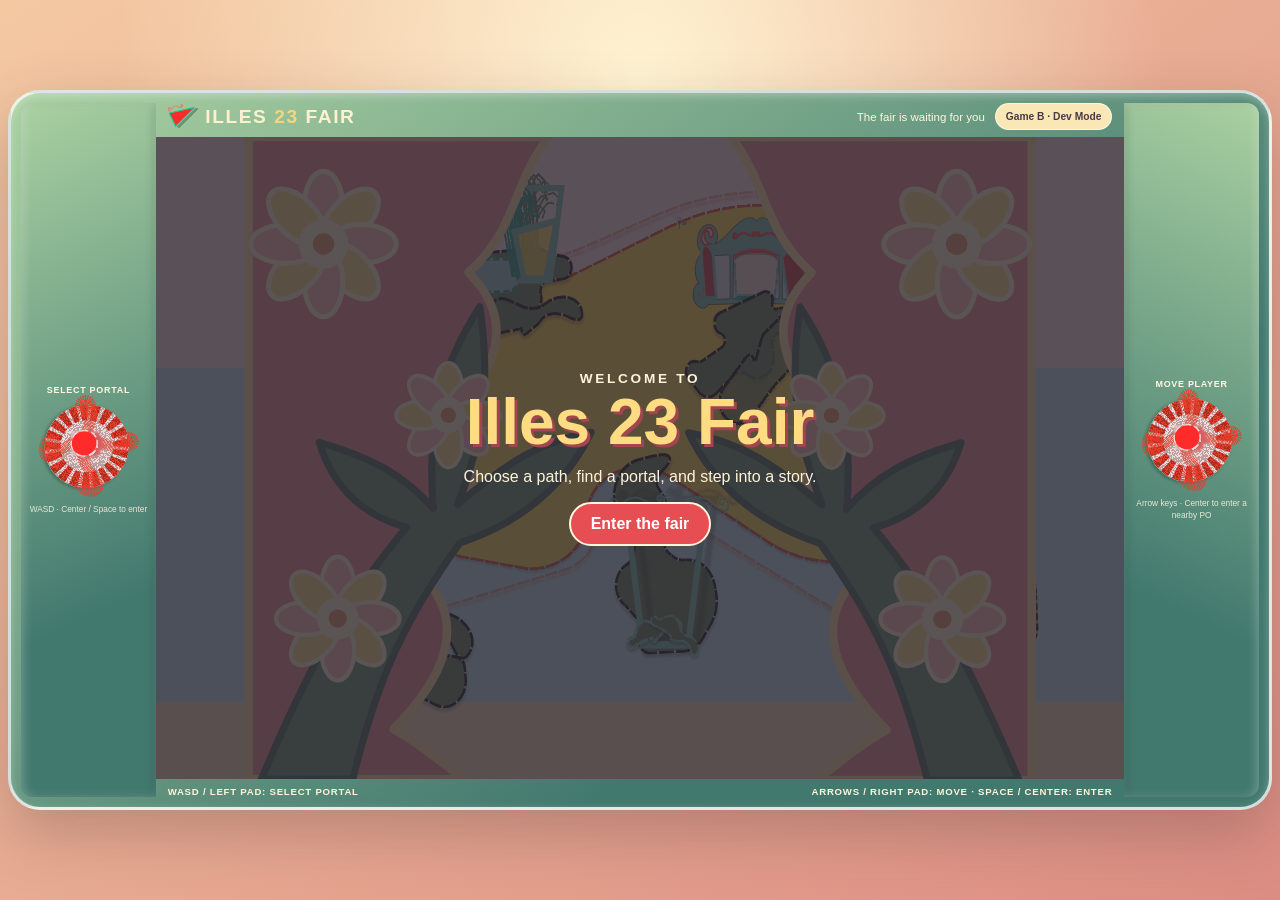
==== commit ec69ae93: "Add themed attraction screens and PO fence flowers Co-authored-by: Copilot <223556219+Copilot@users." ====
--- a/index.html
+++ b/index.html
@@ -72,6 +72,7 @@
               <g class="po-art" data-po-id="PO06_BenchArea" data-art-src="PO_06_BenchArea.svg" transform="translate(1290 510)"></g>
               <g class="po-art" data-po-id="PO08_CafeteriaArea" data-art-src="PO_08_CafeteriaArea.svg" transform="translate(1250 500)"></g>
               <g id="fence-flowers" transform="translate(-175 20) scale(1.05 0.84)"></g>
+              <g id="po-fence-flowers"></g>
             </svg>
 
             <svg class="walkable-layer" id="walkable-layer" viewBox="0 0 1806 1013" preserveAspectRatio="none" aria-hidden="true">
--- a/css/console-ui.css
+++ b/css/console-ui.css
@@ -371,6 +371,8 @@
   cursor: pointer;
 }
 
+/* This selector controls frame layout. Edit the mini-game palette and zone
+   proportions in css/mini-game-themes.css instead. */
 .screen-frame {
   min-width: 0;
   min-height: 0;
--- a/css/fair-map.css
+++ b/css/fair-map.css
@@ -7,8 +7,8 @@
   aspect-ratio: 16 / 10;
   overflow: hidden;
   isolation: isolate;
-  --game-sky: #d8f6ff;
-  --game-sea: #3db6e6;
+  --game-sky: #fbddd9;
+  --game-sea: #b0dfe0;
   --game-sand: #f0d8a8;
   /* Edit these colors and stops to tune the sky/sea/sand palette and their canvas heights. */
   --game-sky-end: 36%;
@@ -397,9 +397,13 @@
   padding: clamp(20px, 5vw, 70px);
   border: 3px solid #f7e3b4;
   border-radius: 24px;
-  background:
-    radial-gradient(ellipse at 50% 75%, rgba(245, 222, 155, 0.75), transparent 48%),
-    linear-gradient(180deg, #91c9cb 0 42%, #87bdb0 43% 65%, #e6b977 66%);
+  /* Per-game colors and zone heights are set in css/mini-game-themes.css. */
+  background: linear-gradient(
+    180deg,
+    var(--screen-sky) 0 var(--screen-sky-end),
+    var(--screen-water) var(--screen-sky-end) var(--screen-water-end),
+    var(--screen-sand) var(--screen-water-end) 100%
+  );
   color: #3d2d32;
   text-align: center;
 }
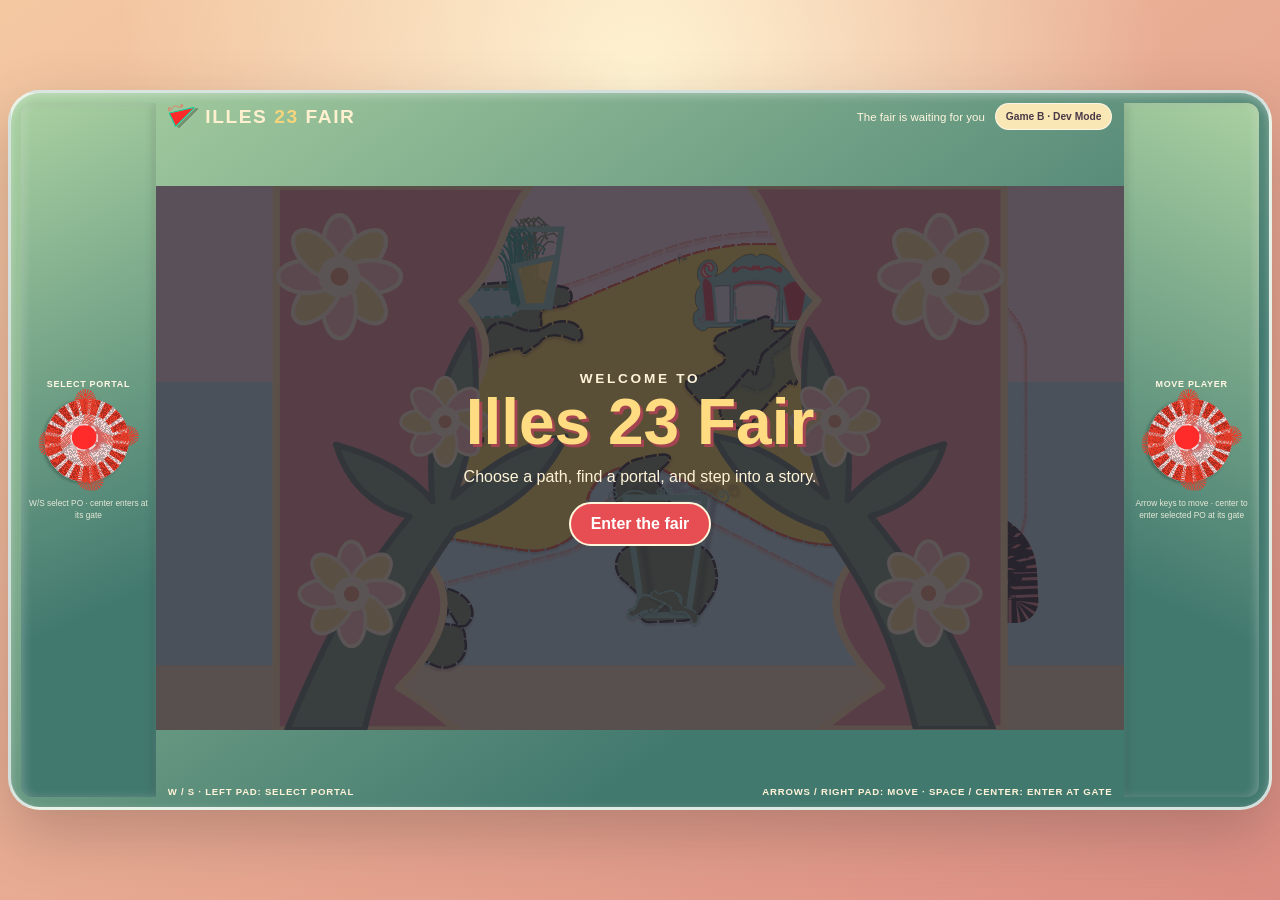
==== commit 4abeb5b4: "Add fair camera and comic game Co-authored-by: Copilot <223556219+Copilot@users.noreply.github.com>" ====
--- a/index.html
+++ b/index.html
@@ -22,13 +22,13 @@
               <div class="control-hit-targets">
                 <button class="control-hit control-hit-up" type="button" data-action="portal-previous" data-pad-direction="up" aria-label="Select previous portal"></button>
                 <button class="control-hit control-hit-left" type="button" data-action="portal-previous" data-pad-direction="left" aria-label="Select previous portal"></button>
-                <button class="control-hit control-hit-center" type="button" data-action="confirm" data-pad-direction="center" aria-label="Select or confirm the selected portal"></button>
+                <button class="control-hit control-hit-center" type="button" data-action="confirm" data-pad-direction="center" aria-label="Enter the selected portal when at its gate"></button>
                 <button class="control-hit control-hit-right" type="button" data-action="portal-next" data-pad-direction="right" aria-label="Select next portal"></button>
                 <button class="control-hit control-hit-down" type="button" data-action="portal-next" data-pad-direction="down" aria-label="Select next portal"></button>
               </div>
             </div>
           </div>
-          <p class="control-hint">WASD · Center / Space to enter</p>
+          <p class="control-hint">W/S select PO · center enters at its gate</p>
         </section>
         <section class="side-panel dev-panel" aria-label="Development asset details">
           <h2 class="side-heading">Asset log</h2>
@@ -57,43 +57,46 @@
 
         <div class="screen-frame">
           <section class="fair-viewport" id="fair-viewport" aria-label="Explore the fair map">
-            <!-- Artwork placement uses the 1806x1013 HomePage01 reference coordinates.
-                 Adjust each transform when an exported SVG is moved or replaced; update the
-                 PO's zone and gate percentages below to match its new walkable entrance. -->
-            <svg class="fair-art" id="fair-art" viewBox="0 0 1806 1013" preserveAspectRatio="none" aria-hidden="true">
-              <g data-art-src="backgrounds.svg" transform="translate(300 0)"></g>
-              <g data-art-src="WalkingPath&amp;Islandfence.svg" transform="translate(-175 20) scale(1.05 0.84)"></g>
-              <g class="po-art" data-po-id="PO04_LakeTour" data-art-src="PO_04_LakeTour.svg" transform="translate(300 55)"></g>
-              <g class="po-art" data-po-id="PO07_FotoShootArea" data-art-src="PO_07_FotoShootArea.svg" transform="translate(605 75)"></g>
-              <g class="po-art" data-po-id="PO05_TeatrinoArea" data-art-src="PO_05_TeatrinoArea.svg" transform="translate(955 115)"></g>
-              <g class="po-art" data-po-id="PO03_CircusFishingGameArea" data-art-src="PO_03_CircusFishingGameArea.svg" transform="translate(340 320)"></g>
-              <g class="po-art" data-po-id="PO02_ComicForeground" data-art-src="PO_02_ComicForeground.svg" transform="translate(245 500)"></g>
-              <g class="po-art" data-po-id="PO00_EntranceArea" data-art-src="PO_00_EntranceArea.svg" transform="translate(710 450)"></g>
-              <g class="po-art" data-po-id="PO06_BenchArea" data-art-src="PO_06_BenchArea.svg" transform="translate(1290 510)"></g>
-              <g class="po-art" data-po-id="PO08_CafeteriaArea" data-art-src="PO_08_CafeteriaArea.svg" transform="translate(1250 500)"></g>
-              <g id="fence-flowers" transform="translate(-175 20) scale(1.05 0.84)"></g>
-              <g id="po-fence-flowers"></g>
-            </svg>
+            <!-- The fair canvas is 1806x1013. Update all SVG viewBoxes and the CSS ratio together if it changes. -->
+            <div class="fair-world" id="fair-world">
+              <svg class="fair-art" id="fair-art" viewBox="0 0 1806 1013" preserveAspectRatio="xMidYMid meet" aria-hidden="true">
+                <!-- backgrounds.svg loads as one image. For individual motion, split it into SVG groups
+                     and add data-fair-asset="sun", "ferris-wheel", or "pagoda"; rules are in js/fair-scene-animator.js. -->
+                <g data-art-src="backgrounds.svg" transform="translate(300 0)"></g>
+                <!-- Main path size/position: change translate(X Y) to move it and scale(X Y)
+                     to set width/height. Increase the second scale value to make it taller. -->
+                <g data-art-src="WalkingPath&amp;Islandfence.svg" transform="translate(-175 20) scale(1.05 0.84)"></g>
+                <g class="po-art" data-po-id="PO04_LakeTour" data-art-src="PO_04_LakeTour.svg" transform="translate(300 55)"></g>
+                <g class="po-art" data-po-id="PO07_FotoShootArea" data-art-src="PO_07_FotoShootArea.svg" transform="translate(605 75)"></g>
+                <g class="po-art" data-po-id="PO05_TeatrinoArea" data-art-src="PO_05_TeatrinoArea.svg" transform="translate(955 115)"></g>
+                <g class="po-art" data-po-id="PO03_CircusFishingGameArea" data-art-src="PO_03_CircusFishingGameArea.svg" transform="translate(340 320)"></g>
+                <g class="po-art" data-po-id="PO02_ComicForeground" data-art-src="PO_02_ComicForeground.svg" transform="translate(245 500)"></g>
+                <g class="po-art" data-po-id="PO00_EntranceArea" data-art-src="PO_00_EntranceArea.svg" transform="translate(710 450)"></g>
+                <g class="po-art" data-po-id="PO06_BenchArea" data-art-src="PO_06_BenchArea.svg" transform="translate(1290 510)"></g>
+                <g class="po-art" data-po-id="PO08_CafeteriaArea" data-art-src="PO_08_CafeteriaArea.svg" transform="translate(1250 500)"></g>
+                <g id="fence-flowers" transform="translate(-175 20) scale(1.05 0.84)"></g>
+                <g id="po-fence-flowers"></g>
+              </svg>
 
-            <svg class="walkable-layer" id="walkable-layer" viewBox="0 0 1806 1013" preserveAspectRatio="none" aria-hidden="true">
-              <g id="walkable-areas">
-                <!-- A short transparent connector joins the Comic green island to the main path. -->
-                <path class="walkable-area" fill="#000" opacity="0"
-                  d="M430 630L472 643L454 697L412 684Z"></path>
-                <!-- These two layers contain no filled lawn shape, so provide matching PO walk areas. -->
-                <path class="walkable-area" fill="#000" opacity="0" data-po-id="PO06_BenchArea"
-                  d="M1290 510H1460V669H1290Z"></path>
-                <path class="walkable-area" fill="#000" opacity="0" data-po-id="PO07_FotoShootArea"
-                  d="M605 75H763V232H605Z"></path>
-              </g>
-            </svg>
-            <svg class="po-outline-layer" id="po-outline-layer" viewBox="0 0 1806 1013" preserveAspectRatio="none" aria-hidden="true">
-              <g id="po-outlines"></g>
-            </svg>
+              <svg class="walkable-layer" id="walkable-layer" viewBox="0 0 1806 1013" preserveAspectRatio="xMidYMid meet" aria-hidden="true">
+                <g id="walkable-areas">
+                  <!-- A short transparent connector joins the Comic green island to the main path. -->
+                  <path class="walkable-area" fill="#000" opacity="0"
+                    d="M430 630L472 643L454 697L412 684Z"></path>
+                  <!-- These two layers contain no filled lawn shape, so provide matching PO walk areas. -->
+                  <path class="walkable-area" fill="#000" opacity="0" data-po-id="PO06_BenchArea"
+                    d="M1290 510H1460V669H1290Z"></path>
+                  <path class="walkable-area" fill="#000" opacity="0" data-po-id="PO07_FotoShootArea"
+                    d="M605 75H763V232H605Z"></path>
+                </g>
+              </svg>
+              <svg class="po-outline-layer" id="po-outline-layer" viewBox="0 0 1806 1013" preserveAspectRatio="xMidYMid meet" aria-hidden="true">
+                <g id="po-outlines"></g>
+              </svg>
 
-            <!-- Keep POs sorted by number. Zone and gate coordinates are percentages of this canvas. -->
-            <nav class="portal-layer" aria-label="Fair attractions">
-              <a class="portal portal--future" href="pages/attraction.html?po=PO02_ComicForeground" data-portal="PO02_ComicForeground" data-po-id="PO02_ComicForeground" data-gate-x="22" data-gate-y="68" data-zone-x="13" data-zone-y="50" data-zone-width="22" data-zone-height="38" style="--portal-x: 24%; --portal-y: 58%;">
+              <!-- Keep POs sorted by number. Zone and gate coordinates are percentages of this canvas. -->
+              <nav class="portal-layer" aria-label="Fair attractions">
+              <a class="portal" href="pages/comic-game.html" data-portal="PO02_ComicForeground" data-po-id="PO02_ComicForeground" data-gate-x="22" data-gate-y="68" data-zone-x="13" data-zone-y="50" data-zone-width="22" data-zone-height="38" style="--portal-x: 24%; --portal-y: 58%;">
                 <span class="portal-number">02</span><span>Comic</span>
               </a>
               <a class="portal portal--fishing" href="pages/fishing-game.html" data-portal="PO03_CircusFishingGameArea" data-po-id="PO03_CircusFishingGameArea" data-gate-x="34" data-gate-y="45" data-zone-x="19" data-zone-y="32" data-zone-width="18" data-zone-height="19" style="--portal-x: 29%; --portal-y: 37%;">
@@ -114,13 +117,14 @@
               <a class="portal portal--future" href="pages/attraction.html?po=PO08_CafeteriaArea" data-portal="PO08_CafeteriaArea" data-po-id="PO08_CafeteriaArea" data-gate-x="77" data-gate-y="69" data-zone-x="70" data-zone-y="66" data-zone-width="22" data-zone-height="22" style="--portal-x: 84%; --portal-y: 66%;">
                 <span class="portal-number">08</span><span>Cafeteria</span>
               </a>
-            </nav>
+              </nav>
 
-            <div class="player-marker" id="player-marker" role="img" aria-label="Player character">
-              <!-- TODO: Replace this draft marker with a single transparent idle PNG.
-                   For sprite animation, use a sprite-sheet background and select a row/frame
-                   from player-controller.js based on facing and movement state. -->
-              <span aria-hidden="true">✿</span>
+              <div class="player-marker" id="player-marker" role="img" aria-label="Player character">
+                <!-- TODO: Replace this draft marker with a single transparent idle PNG.
+                     For sprite animation, use a sprite-sheet background and select a row/frame
+                     from player-controller.js based on facing and movement state. -->
+                <span aria-hidden="true">✿</span>
+              </div>
             </div>
 
             <div class="welcome-overlay" id="welcome-overlay">
@@ -146,13 +150,13 @@
             <div class="flower-curtain flower-curtain--right" id="flower-right" aria-hidden="true">
               <img src="assets/flower-curtain.svg" alt="">
             </div>
-            <p class="portal-prompt" id="portal-prompt" aria-live="polite">Move toward an attraction and press Space.</p>
+            <p class="portal-prompt" id="portal-prompt" aria-live="polite">Select a portal, walk to its gate, then press center to enter.</p>
           </section>
         </div>
 
         <footer class="screen-footer">
-          <span>WASD / LEFT PAD: SELECT PORTAL</span>
-          <span>ARROWS / RIGHT PAD: MOVE · SPACE / CENTER: ENTER</span>
+          <span>W / S · LEFT PAD: SELECT PORTAL</span>
+          <span>ARROWS / RIGHT PAD: MOVE · SPACE / CENTER: ENTER AT GATE</span>
         </footer>
       </section>
 
@@ -164,13 +168,13 @@
               <div class="control-hit-targets">
                 <button class="control-hit control-hit-up" type="button" data-action="move-up" data-pad-direction="up" aria-label="Move player up"></button>
                 <button class="control-hit control-hit-left" type="button" data-action="move-left" data-pad-direction="left" aria-label="Move player left"></button>
-                <button class="control-hit control-hit-center" type="button" data-action="confirm" data-pad-direction="center" aria-label="Enter the selected attraction"></button>
+                <button class="control-hit control-hit-center" type="button" data-action="confirm" data-pad-direction="center" aria-label="Enter the selected portal when at its gate"></button>
                 <button class="control-hit control-hit-right" type="button" data-action="move-right" data-pad-direction="right" aria-label="Move player right"></button>
                 <button class="control-hit control-hit-down" type="button" data-action="move-down" data-pad-direction="down" aria-label="Move player down"></button>
               </div>
             </div>
           </div>
-          <p class="control-hint">Arrow keys · Center to enter a nearby PO</p>
+          <p class="control-hint">Arrow keys to move · center to enter selected PO at its gate</p>
         </section>
         <section class="side-panel dev-panel" aria-label="Asset tracker connection">
           <h2 class="side-heading">Tracker</h2>
--- a/css/fair-map.css
+++ b/css/fair-map.css
@@ -2,9 +2,11 @@
   position: relative;
   min-width: 0;
   width: 100%;
-  height: 100%;
-  min-height: 350px;
-  aspect-ratio: 16 / 10;
+  height: auto;
+  min-height: 0;
+  align-self: center;
+  /* Match the 1806x1013 map canvas. Change this ratio with the root SVG viewBoxes. */
+  aspect-ratio: 1806 / 1013;
   overflow: hidden;
   isolation: isolate;
   --game-sky: #fbddd9;
@@ -20,6 +22,43 @@
   );
 }
 
+@property --fair-sky-color {
+  syntax: "<color>";
+  inherits: false;
+  initial-value: #fbddd9;
+}
+
+.fair-viewport::before {
+  content: "";
+  position: absolute;
+  z-index: 1;
+  inset: 0 0 calc(100% - var(--game-sky-end));
+  background: var(--fair-sky-color, var(--game-sky));
+  pointer-events: none;
+}
+
+.fair-viewport[data-atmosphere="active"]::before {
+  animation: fair-sky-cycle 96s ease-in-out infinite alternate;
+}
+
+@keyframes fair-sky-cycle {
+  0% { --fair-sky-color: #b7e0eb; }
+  35% { --fair-sky-color: #f6c99c; }
+  68% { --fair-sky-color: #d890a0; }
+  100% { --fair-sky-color: #546b91; }
+}
+
+.fair-world {
+  position: absolute;
+  z-index: 2;
+  inset: 0;
+  transform: translate(var(--camera-offset-x, 0px), var(--camera-offset-y, 0px))
+    scale(var(--camera-scale, 1));
+  transform-origin: top left;
+  transition: transform 900ms cubic-bezier(0.2, 0.72, 0.22, 1);
+  will-change: transform;
+}
+
 .fair-art,
 .walkable-layer,
 .po-outline-layer,
@@ -30,6 +69,12 @@
   position: absolute;
 }
 
+@media (prefers-reduced-motion: reduce) {
+  .fair-world {
+    transition: none;
+  }
+}
+
 .fair-art {
   z-index: 0;
   inset: 0;
@@ -72,6 +117,26 @@
 .po-art {
   transition: filter 240ms ease;
   cursor: pointer;
+}
+
+/* Future background SVG groups can opt into FairSceneAnimator rules by adding
+   data-fair-asset="sun|ferris-wheel|pagoda"; tune these states here. */
+[data-fair-asset="sun"].is-setting {
+  filter: saturate(1.25) brightness(0.95);
+}
+
+[data-fair-asset="ferris-wheel"].is-near {
+  animation: background-asset-turn 24s linear infinite;
+  transform-box: fill-box;
+  transform-origin: center;
+}
+
+[data-fair-asset="pagoda"].is-visited {
+  filter: drop-shadow(0 0 12px rgba(255, 220, 94, 0.9));
+}
+
+@keyframes background-asset-turn {
+  to { transform: rotate(360deg); }
 }
 
 .po-art[data-po-id="PO02_ComicForeground"],
@@ -476,9 +541,10 @@
 
 @media (max-width: 760px) {
   .fair-viewport {
+    width: 100%;
+    height: auto;
     min-height: 0;
-    height: 100%;
-    aspect-ratio: 4 / 3;
+    aspect-ratio: 1806 / 1013;
   }
 
   .portal {
@@ -501,6 +567,10 @@
 }
 
 @media (prefers-reduced-motion: reduce) {
+  .fair-viewport[data-atmosphere="active"]::before,
+  [data-fair-asset="ferris-wheel"].is-near {
+    animation: none !important;
+  }
   .welcome-overlay,
   .flower-curtain,
   .flower-transition-backdrop,
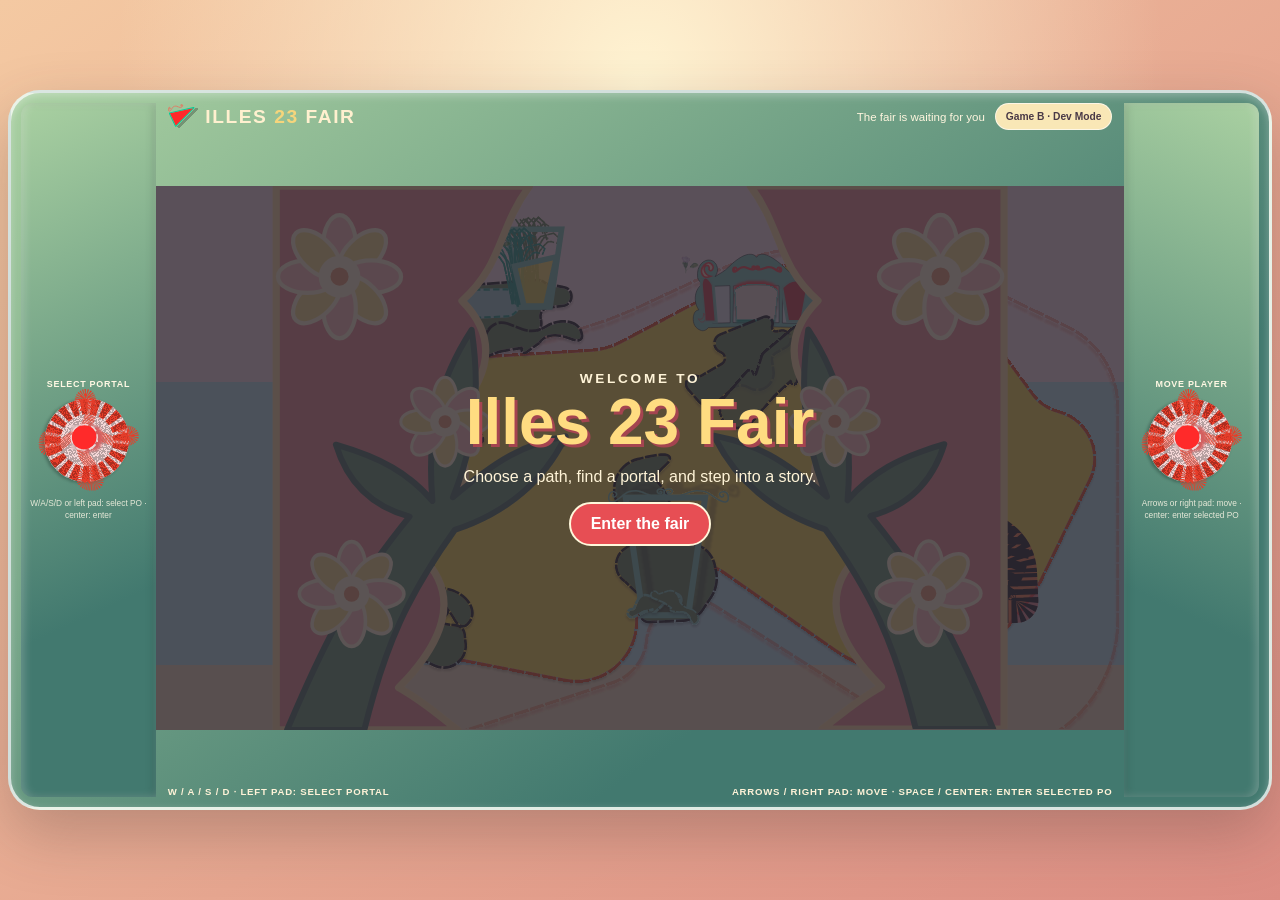
==== commit 00bede58: "Implement fair controls and Lake Tour Co-authored-by: Copilot <223556219+Copilot@users.noreply.githu" ====
--- a/index.html
+++ b/index.html
@@ -22,13 +22,13 @@
               <div class="control-hit-targets">
                 <button class="control-hit control-hit-up" type="button" data-action="portal-previous" data-pad-direction="up" aria-label="Select previous portal"></button>
                 <button class="control-hit control-hit-left" type="button" data-action="portal-previous" data-pad-direction="left" aria-label="Select previous portal"></button>
-                <button class="control-hit control-hit-center" type="button" data-action="confirm" data-pad-direction="center" aria-label="Enter the selected portal when at its gate"></button>
+                <button class="control-hit control-hit-center" type="button" data-action="confirm" data-pad-direction="center" aria-label="Enter the selected PO"></button>
                 <button class="control-hit control-hit-right" type="button" data-action="portal-next" data-pad-direction="right" aria-label="Select next portal"></button>
                 <button class="control-hit control-hit-down" type="button" data-action="portal-next" data-pad-direction="down" aria-label="Select next portal"></button>
               </div>
             </div>
           </div>
-          <p class="control-hint">W/S select PO · center enters at its gate</p>
+          <p class="control-hint">W/A/S/D or left pad: select PO · center: enter</p>
         </section>
         <section class="side-panel dev-panel" aria-label="Development asset details">
           <h2 class="side-heading">Asset log</h2>
@@ -65,7 +65,7 @@
                 <g data-art-src="backgrounds.svg" transform="translate(300 0)"></g>
                 <!-- Main path size/position: change translate(X Y) to move it and scale(X Y)
                      to set width/height. Increase the second scale value to make it taller. -->
-                <g data-art-src="WalkingPath&amp;Islandfence.svg" transform="translate(-175 20) scale(1.05 0.84)"></g>
+                <g data-art-src="WalkingPath&amp;Islandfence.svg" transform="translate(-175 20) scale(1.15 1.15)"></g>
                 <g class="po-art" data-po-id="PO04_LakeTour" data-art-src="PO_04_LakeTour.svg" transform="translate(300 55)"></g>
                 <g class="po-art" data-po-id="PO07_FotoShootArea" data-art-src="PO_07_FotoShootArea.svg" transform="translate(605 75)"></g>
                 <g class="po-art" data-po-id="PO05_TeatrinoArea" data-art-src="PO_05_TeatrinoArea.svg" transform="translate(955 115)"></g>
@@ -94,31 +94,6 @@
                 <g id="po-outlines"></g>
               </svg>
 
-              <!-- Keep POs sorted by number. Zone and gate coordinates are percentages of this canvas. -->
-              <nav class="portal-layer" aria-label="Fair attractions">
-              <a class="portal" href="pages/comic-game.html" data-portal="PO02_ComicForeground" data-po-id="PO02_ComicForeground" data-gate-x="22" data-gate-y="68" data-zone-x="13" data-zone-y="50" data-zone-width="22" data-zone-height="38" style="--portal-x: 24%; --portal-y: 58%;">
-                <span class="portal-number">02</span><span>Comic</span>
-              </a>
-              <a class="portal portal--fishing" href="pages/fishing-game.html" data-portal="PO03_CircusFishingGameArea" data-po-id="PO03_CircusFishingGameArea" data-gate-x="34" data-gate-y="45" data-zone-x="19" data-zone-y="32" data-zone-width="18" data-zone-height="19" style="--portal-x: 29%; --portal-y: 37%;">
-                <span class="portal-number">03</span><span>Circus · Fishing</span>
-              </a>
-              <a class="portal portal--lake" href="pages/lake-tour.html" data-portal="PO04_LakeTour" data-po-id="PO04_LakeTour" data-gate-x="38" data-gate-y="29" data-zone-x="17" data-zone-y="5" data-zone-width="32" data-zone-height="31" style="--portal-x: 34%; --portal-y: 20%;">
-                <span class="portal-number">04</span><span>Lake Tour</span>
-              </a>
-              <a class="portal portal--future" href="pages/attraction.html?po=PO05_TeatrinoArea" data-portal="PO05_TeatrinoArea" data-po-id="PO05_TeatrinoArea" data-gate-x="58" data-gate-y="42" data-zone-x="53" data-zone-y="11" data-zone-width="19" data-zone-height="36" style="--portal-x: 61%; --portal-y: 30%;">
-                <span class="portal-number">05</span><span>Teatrino</span>
-              </a>
-              <a class="portal portal--future" href="pages/attraction.html?po=PO06_BenchArea" data-portal="PO06_BenchArea" data-po-id="PO06_BenchArea" data-gate-x="75" data-gate-y="57" data-zone-x="71" data-zone-y="50" data-zone-width="12" data-zone-height="16" style="--portal-x: 77%; --portal-y: 57%;">
-                <span class="portal-number">06</span><span>Bench</span>
-              </a>
-              <a class="portal portal--future" href="pages/attraction.html?po=PO07_FotoShootArea" data-portal="PO07_FotoShootArea" data-po-id="PO07_FotoShootArea" data-gate-x="40" data-gate-y="18" data-zone-x="33" data-zone-y="7" data-zone-width="10" data-zone-height="16" style="--portal-x: 40%; --portal-y: 16%;">
-                <span class="portal-number">07</span><span>Photo Shoot</span>
-              </a>
-              <a class="portal portal--future" href="pages/attraction.html?po=PO08_CafeteriaArea" data-portal="PO08_CafeteriaArea" data-po-id="PO08_CafeteriaArea" data-gate-x="77" data-gate-y="69" data-zone-x="70" data-zone-y="66" data-zone-width="22" data-zone-height="22" style="--portal-x: 84%; --portal-y: 66%;">
-                <span class="portal-number">08</span><span>Cafeteria</span>
-              </a>
-              </nav>
-
               <div class="player-marker" id="player-marker" role="img" aria-label="Player character">
                 <!-- TODO: Replace this draft marker with a single transparent idle PNG.
                      For sprite animation, use a sprite-sheet background and select a row/frame
@@ -126,6 +101,45 @@
                 <span aria-hidden="true">✿</span>
               </div>
             </div>
+
+            <!-- Keep POs sorted by number. Zone and gate coordinates are percentages of this canvas. -->
+            <nav class="portal-layer" aria-label="Fair attractions">
+              <a class="portal interactive-animated-object" href="pages/comic-game.html" aria-label="Enter PO 02, Comic" data-interaction-x="22" data-interaction-y="68" data-interaction-radius="9" data-interaction-dialog="Enter the Comic attraction" data-portal="PO02_ComicForeground" data-po-id="PO02_ComicForeground" data-gate-x="22" data-gate-y="68" data-zone-x="13" data-zone-y="50" data-zone-width="22" data-zone-height="38" style="--portal-x: 24%; --portal-y: 58%;">
+                <img class="portal-sign-art" src="UILetterSignCombo.svg" alt="">
+                <span class="portal-sign-content"><span class="portal-number">02</span><span class="portal-name">Comic</span></span>
+                <span class="portal-confirm-cue" aria-hidden="true">ENTER</span>
+              </a>
+              <a class="portal portal--fishing interactive-animated-object" href="https://illes66.github.io/Fishes/" aria-label="Enter PO 03, Circus Fishing" data-interaction-x="34" data-interaction-y="45" data-interaction-radius="9" data-interaction-dialog="Enter the Circus Fishing attraction" data-portal="PO03_CircusFishingGameArea" data-po-id="PO03_CircusFishingGameArea" data-gate-x="34" data-gate-y="45" data-zone-x="19" data-zone-y="32" data-zone-width="18" data-zone-height="19" style="--portal-x: 29%; --portal-y: 37%;">
+                <img class="portal-sign-art" src="UILetterSignCombo.svg" alt="">
+                <span class="portal-sign-content"><span class="portal-number">03</span><span class="portal-name">Circus · Fishing</span></span>
+                <span class="portal-confirm-cue" aria-hidden="true">ENTER</span>
+              </a>
+              <a class="portal portal--lake interactive-animated-object" href="pages/lake-tour.html" aria-label="Enter PO 04, Lake Tour" data-interaction-x="38" data-interaction-y="29" data-interaction-radius="9" data-interaction-dialog="Enter the Lake Tour attraction" data-portal="PO04_LakeTour" data-po-id="PO04_LakeTour" data-gate-x="38" data-gate-y="29" data-zone-x="17" data-zone-y="5" data-zone-width="32" data-zone-height="31" style="--portal-x: 34%; --portal-y: 20%;">
+                <img class="portal-sign-art" src="UILetterSignCombo.svg" alt="">
+                <span class="portal-sign-content"><span class="portal-number">04</span><span class="portal-name">Lake Tour</span></span>
+                <span class="portal-confirm-cue" aria-hidden="true">ENTER</span>
+              </a>
+              <a class="portal portal--future interactive-animated-object" href="pages/attraction.html?po=PO05_TeatrinoArea" aria-label="Enter PO 05, Teatrino" data-interaction-x="58" data-interaction-y="42" data-interaction-radius="9" data-interaction-dialog="Enter the Teatrino attraction" data-portal="PO05_TeatrinoArea" data-po-id="PO05_TeatrinoArea" data-gate-x="58" data-gate-y="42" data-zone-x="53" data-zone-y="11" data-zone-width="19" data-zone-height="36" style="--portal-x: 61%; --portal-y: 30%;">
+                <img class="portal-sign-art" src="UILetterSignCombo.svg" alt="">
+                <span class="portal-sign-content"><span class="portal-number">05</span><span class="portal-name">Teatrino</span></span>
+                <span class="portal-confirm-cue" aria-hidden="true">ENTER</span>
+              </a>
+              <a class="portal portal--future interactive-animated-object" href="pages/attraction.html?po=PO06_BenchArea" aria-label="Enter PO 06, Bench" data-interaction-x="75" data-interaction-y="57" data-interaction-radius="9" data-interaction-dialog="Enter the Bench attraction" data-portal="PO06_BenchArea" data-po-id="PO06_BenchArea" data-gate-x="75" data-gate-y="57" data-zone-x="71" data-zone-y="50" data-zone-width="12" data-zone-height="16" style="--portal-x: 77%; --portal-y: 57%;">
+                <img class="portal-sign-art" src="UILetterSignCombo.svg" alt="">
+                <span class="portal-sign-content"><span class="portal-number">06</span><span class="portal-name">Bench</span></span>
+                <span class="portal-confirm-cue" aria-hidden="true">ENTER</span>
+              </a>
+              <a class="portal portal--future interactive-animated-object" href="pages/attraction.html?po=PO07_FotoShootArea" aria-label="Enter PO 07, Photo Shoot" data-interaction-x="40" data-interaction-y="18" data-interaction-radius="9" data-interaction-dialog="Enter the Photo Shoot attraction" data-portal="PO07_FotoShootArea" data-po-id="PO07_FotoShootArea" data-gate-x="40" data-gate-y="18" data-zone-x="33" data-zone-y="7" data-zone-width="10" data-zone-height="16" style="--portal-x: 40%; --portal-y: 16%;">
+                <img class="portal-sign-art" src="UILetterSignCombo.svg" alt="">
+                <span class="portal-sign-content"><span class="portal-number">07</span><span class="portal-name">Photo Shoot</span></span>
+                <span class="portal-confirm-cue" aria-hidden="true">ENTER</span>
+              </a>
+              <a class="portal portal--future interactive-animated-object" href="pages/attraction.html?po=PO08_CafeteriaArea" aria-label="Enter PO 08, Cafeteria" data-interaction-x="77" data-interaction-y="69" data-interaction-radius="9" data-interaction-dialog="Enter the Cafeteria attraction" data-portal="PO08_CafeteriaArea" data-po-id="PO08_CafeteriaArea" data-gate-x="77" data-gate-y="69" data-zone-x="70" data-zone-y="66" data-zone-width="22" data-zone-height="22" style="--portal-x: 84%; --portal-y: 66%;">
+                <img class="portal-sign-art" src="UILetterSignCombo.svg" alt="">
+                <span class="portal-sign-content"><span class="portal-number">08</span><span class="portal-name">Cafeteria</span></span>
+                <span class="portal-confirm-cue" aria-hidden="true">ENTER</span>
+              </a>
+            </nav>
 
             <div class="welcome-overlay" id="welcome-overlay">
               <p class="welcome-label">Welcome to</p>
@@ -150,13 +164,13 @@
             <div class="flower-curtain flower-curtain--right" id="flower-right" aria-hidden="true">
               <img src="assets/flower-curtain.svg" alt="">
             </div>
-            <p class="portal-prompt" id="portal-prompt" aria-live="polite">Select a portal, walk to its gate, then press center to enter.</p>
+            <p class="portal-prompt" id="portal-prompt" aria-live="polite">Select a PO, then click its highlighted entrance or press Space / center to enter.</p>
           </section>
         </div>
 
         <footer class="screen-footer">
-          <span>W / S · LEFT PAD: SELECT PORTAL</span>
-          <span>ARROWS / RIGHT PAD: MOVE · SPACE / CENTER: ENTER AT GATE</span>
+          <span>W / A / S / D · LEFT PAD: SELECT PORTAL</span>
+          <span>ARROWS / RIGHT PAD: MOVE · SPACE / CENTER: ENTER SELECTED PO</span>
         </footer>
       </section>
 
@@ -168,13 +182,13 @@
               <div class="control-hit-targets">
                 <button class="control-hit control-hit-up" type="button" data-action="move-up" data-pad-direction="up" aria-label="Move player up"></button>
                 <button class="control-hit control-hit-left" type="button" data-action="move-left" data-pad-direction="left" aria-label="Move player left"></button>
-                <button class="control-hit control-hit-center" type="button" data-action="confirm" data-pad-direction="center" aria-label="Enter the selected portal when at its gate"></button>
+                <button class="control-hit control-hit-center" type="button" data-action="confirm" data-pad-direction="center" aria-label="Enter the selected PO"></button>
                 <button class="control-hit control-hit-right" type="button" data-action="move-right" data-pad-direction="right" aria-label="Move player right"></button>
                 <button class="control-hit control-hit-down" type="button" data-action="move-down" data-pad-direction="down" aria-label="Move player down"></button>
               </div>
             </div>
           </div>
-          <p class="control-hint">Arrow keys to move · center to enter selected PO at its gate</p>
+          <p class="control-hint">Arrows or right pad: move · center: enter selected PO</p>
         </section>
         <section class="side-panel dev-panel" aria-label="Asset tracker connection">
           <h2 class="side-heading">Tracker</h2>
--- a/css/console-ui.css
+++ b/css/console-ui.css
@@ -70,13 +70,13 @@
 
 .console-side--left {
   border-radius: 12px 0 0 12px;
-  background: linear-gradient(155deg, #a9d0a1, #42796f 72%);
+  background: linear-gradient(155deg, var(--console-highlight), var(--console-shell) 72%);
   box-shadow: inset 3px 0 8px rgba(255, 255, 255, 0.24), inset -3px 0 8px rgba(0, 0, 0, 0.13);
 }
 
 .console-side--right {
   border-radius: 0 12px 12px 0;
-  background: linear-gradient(205deg, #a9d0a1, #42796f 72%);
+  background: linear-gradient(205deg, var(--console-highlight), var(--console-shell) 72%);
   box-shadow: inset -3px 0 8px rgba(255, 255, 255, 0.24), inset 3px 0 8px rgba(0, 0, 0, 0.13);
 }
 
@@ -340,6 +340,7 @@
 }
 
 .brand-sign {
+  /* Shared home/minigame SVG logo box; increase these bounds to enlarge the header artwork. */
   width: clamp(24px, 2.4vw, 36px);
   height: clamp(20px, 2vw, 30px);
   object-fit: contain;
@@ -395,15 +396,54 @@
 }
 
 .mini-game-console {
+  /* Match the home console proportions and side-rail widths; tune both breakpoints below together. */
   width: min(100%, 1920px, calc((100dvh - 16px) * 16 / 9));
-  min-height: calc(100dvh - 16px);
+  height: min(calc(100dvh - 16px), calc(100vw * 9 / 16));
+  aspect-ratio: 16 / 9;
   display: grid;
+  grid-template-columns: clamp(105px, 10.5vw, 175px) minmax(0, 1fr) clamp(105px, 10.5vw, 175px);
   align-items: stretch;
-  padding: clamp(14px, 3vw, 36px);
+  gap: 0;
+  padding: clamp(5px, 0.8vw, 12px);
   border: 3px solid rgba(255, 255, 255, 0.76);
-  border-radius: clamp(22px, 3vw, 42px);
+  border-radius: clamp(18px, 2.5vw, 34px);
   background: linear-gradient(145deg, var(--console-highlight), var(--console-shell));
-  box-shadow: 0 24px 60px rgba(68, 49, 49, 0.28);
+  box-shadow: 0 24px 60px rgba(68, 49, 49, 0.28), inset 0 3px 8px rgba(255, 255, 255, 0.3);
+  overflow: hidden;
+}
+
+.mini-game-main {
+  min-width: 0;
+  min-height: 0;
+}
+
+.mini-game-side-panel {
+  text-align: center;
+}
+
+.mini-game-side-panel p {
+  margin: 8px 0 0;
+  font-size: clamp(0.62rem, 0.8vw, 0.76rem);
+  line-height: 1.45;
+}
+
+.mini-game-return {
+  display: inline-flex;
+  align-items: center;
+  min-height: 34px;
+  padding: 6px 12px;
+  border: 1px solid rgba(255, 255, 255, 0.7);
+  border-radius: 999px;
+  background: #f9e7b6;
+  color: #493947;
+  font-size: clamp(0.62rem, 0.8vw, 0.75rem);
+  font-weight: 800;
+  text-decoration: none;
+}
+
+.mini-game-return:focus-visible {
+  outline: 3px solid #fff;
+  outline-offset: 3px;
 }
 
 @media (max-width: 520px) {
@@ -529,3 +569,238 @@
     animation-iteration-count: 1 !important;
   }
 }
+
+@media (max-width: 760px) {
+  body {
+    padding: 6px;
+  }
+
+  .console-shell {
+    width: 100%;
+    height: auto;
+    min-height: 0;
+    aspect-ratio: auto;
+    grid-template-columns: minmax(0, 1fr) minmax(0, 1fr);
+    grid-template-rows: auto auto;
+    gap: 8px;
+    padding: 8px;
+    overflow: visible;
+    border-radius: 20px;
+  }
+
+  .mini-game-console {
+    width: 100%;
+    height: auto;
+    min-height: 0;
+    aspect-ratio: auto;
+    grid-template-columns: minmax(0, 1fr) minmax(0, 1fr);
+    grid-template-rows: auto auto;
+    gap: 8px;
+    padding: 8px;
+    overflow: visible;
+    border-radius: 20px;
+  }
+
+  .mini-game-main {
+    grid-column: 1 / -1;
+    grid-row: 1;
+    min-height: 68dvh;
+    display: flex;
+    flex-direction: column;
+    gap: 8px;
+  }
+
+  .mini-game-console .console-side {
+    grid-row: 2;
+    min-height: 0;
+    flex-direction: column;
+    justify-content: center;
+    gap: 0;
+    padding: 7px 4px;
+    overflow: visible;
+    border-radius: 12px;
+  }
+
+  .mini-game-console .console-side--left {
+    grid-column: 1;
+  }
+
+  .mini-game-console .console-side--right {
+    grid-column: 2;
+  }
+
+  .mini-game-console .screen-header {
+    min-height: 40px;
+    gap: 6px;
+    padding-inline: 4px;
+  }
+
+  .mini-game-console .screen-status,
+  .mini-game-console .screen-footer {
+    display: none;
+  }
+
+  .mini-game-console .brand {
+    gap: 4px;
+    font-size: clamp(0.76rem, 3.6vw, 0.95rem);
+    letter-spacing: 0.03em;
+  }
+
+  .mini-game-console .brand-sign {
+    width: 24px;
+    height: 22px;
+  }
+
+  .mini-game-console .mini-game-side-panel p {
+    margin-top: 4px;
+    font-size: 0.7rem;
+  }
+
+  .mini-game-console .mini-game-return {
+    min-height: 36px;
+  }
+
+  .mini-game-console .side-heading {
+    font-size: 0.68rem;
+    line-height: 1.2;
+  }
+
+  .console-main {
+    grid-column: 1 / -1;
+    grid-row: 1;
+    min-height: 0;
+    height: auto;
+    gap: 8px;
+  }
+
+  .screen-header {
+    min-height: 40px;
+    gap: 6px;
+    padding-inline: 4px;
+  }
+
+  .brand {
+    gap: 4px;
+    font-size: clamp(0.76rem, 3.6vw, 0.95rem);
+    letter-spacing: 0.03em;
+  }
+
+  .brand-sign {
+    width: 24px;
+    height: 22px;
+  }
+
+  .screen-tools {
+    gap: 0;
+  }
+
+  .mode-toggle {
+    display: none;
+  }
+
+  .screen-status,
+  .screen-footer {
+    display: none;
+  }
+
+  .control-hint {
+    max-width: 168px;
+    margin: 0;
+    display: block;
+    font-size: 0.68rem;
+    line-height: 1.25;
+    text-align: center;
+  }
+
+  .screen-frame {
+    min-height: 0;
+    flex: none;
+    height: auto;
+    display: flex;
+  }
+
+  .console-side {
+    grid-row: 2;
+    min-height: 0;
+    flex-direction: column;
+    justify-content: flex-start;
+    gap: 0;
+    padding: 7px 4px;
+    overflow: visible;
+    border-radius: 12px;
+  }
+
+  .console-side--left {
+    grid-column: 1;
+  }
+
+  .console-side--right {
+    grid-column: 2;
+  }
+
+  .controls-panel {
+    width: 100%;
+    display: flex;
+    flex-direction: column;
+    align-items: center;
+    gap: 3px;
+  }
+
+  .side-heading {
+    font-size: 0.68rem;
+    line-height: 1.2;
+  }
+
+  .console-controller {
+    width: 100%;
+    justify-content: center;
+  }
+
+  .control-pad {
+    width: min(112px, 28vw);
+  }
+
+  .dev-panel {
+    display: none !important;
+  }
+
+  .welcome-overlay {
+    padding: 12px;
+  }
+
+  .welcome-overlay h1 {
+    font-size: clamp(1.35rem, 6vw, 2rem);
+  }
+
+  .welcome-overlay p {
+    font-size: 0.88rem;
+  }
+
+  .enter-button {
+    min-height: 44px;
+  }
+}
+
+@media (max-width: 380px) {
+  .console-shell {
+    gap: 6px;
+    padding: 6px;
+  }
+
+  .mini-game-console {
+    gap: 6px;
+    padding: 6px;
+  }
+
+  .console-side {
+    padding-inline: 2px;
+  }
+
+  .side-heading {
+    font-size: 0.62rem;
+  }
+
+  .control-pad {
+    width: min(112px, 34vw);
+  }
+}
--- a/css/fair-map.css
+++ b/css/fair-map.css
@@ -240,61 +240,255 @@
 .portal-layer {
   z-index: 3;
   inset: 0;
+  transform: translate(var(--camera-offset-x, 0px), var(--camera-offset-y, 0px))
+    scale(var(--camera-scale, 1));
+  transform-origin: top left;
+  transition: transform var(--camera-transition-duration, 900ms) cubic-bezier(0.2, 0.72, 0.22, 1);
+  will-change: transform;
 }
 
 .portal {
-  position: absolute;
+  /* Sign size: adjust together with the text badge and entrance cue below. */
+  position: absolute;
+  z-index: 1;
   left: var(--portal-x);
   top: var(--portal-y);
-  min-width: 92px;
-  max-width: 145px;
-  min-height: 34px;
-  display: inline-flex;
-  align-items: center;
-  gap: 5px;
-  padding: 4px 7px;
+  width: clamp(72px, 6vw, 96px);
+  aspect-ratio: 1;
+  display: grid;
+  place-items: center;
   transform: translate(-50%, -50%);
-  border: 2px dashed #fff2c8;
-  border-radius: 12px;
-  background: #b53e49;
-  box-shadow: 0 4px 0 rgba(78, 40, 51, 0.4);
-  color: white;
-  font-size: clamp(0.54rem, 0.78vw, 0.76rem);
-  font-weight: 900;
-  text-align: left;
+  border-radius: 50%;
+  color: #fff8df;
   text-decoration: none;
   cursor: pointer;
 }
 
+/* Add this class to map objects with data-interaction-x/y, radius, and dialog text.
+   The reusable proximity state is managed by js/interactive-animated-objects.js. */
+.interactive-animated-object {
+  position: relative;
+  --interactive-glow: #ffe46d;
+  /* Tune hover/proximity response time here; bob duration is set in the animation below. */
+  transition: filter 220ms ease, transform 220ms ease, scale 220ms ease;
+}
+
+.portal.interactive-animated-object {
+  position: absolute;
+}
+
+.interactive-animated-object[data-interaction-dialog]::after {
+  position: absolute;
+  z-index: 4;
+  left: 50%;
+  bottom: calc(100% + 10px);
+  width: max-content;
+  max-width: min(220px, 60vw);
+  padding: 7px 10px;
+  transform: translate(-50%, 5px) scale(0.94);
+  border: 1px solid rgba(255, 255, 255, 0.82);
+  border-radius: 12px;
+  background: rgba(48, 42, 55, 0.94);
+  box-shadow: 0 4px 14px rgba(34, 24, 35, 0.35);
+  color: #fff7df;
+  content: attr(data-interaction-dialog);
+  font-family: "Habibi", "Palatino Linotype", "Book Antiqua", Georgia, serif;
+  font-size: clamp(0.65rem, 0.85vw, 0.82rem);
+  line-height: 1.25;
+  opacity: 0;
+  pointer-events: none;
+  text-align: center;
+  transition: opacity 180ms ease, transform 180ms ease;
+  visibility: hidden;
+}
+
+.interactive-animated-object:hover,
+.interactive-animated-object:focus-visible,
+.interactive-animated-object.is-interactive-near,
+.portal.is-selected {
+  z-index: 2;
+  filter: drop-shadow(0 0 8px var(--interactive-glow)) drop-shadow(0 0 16px rgba(255, 114, 94, 0.72));
+  animation: interactive-object-bob 900ms ease-in-out infinite alternate;
+}
+
+/* Optional per-object zoom, disabled by default to keep the map stable:
+   add this rule for a single target, e.g. .portal--lake.is-interactive-near { scale: 1.08; }.
+   Use .is-selected for controller selection, .is-interactive-near for player proximity,
+   or :hover / :focus-visible for pointer and keyboard focus. */
+/*
+.portal--lake.is-interactive-near {
+  scale: 1.08;
+}
+*/
+
+.interactive-animated-object[data-interaction-dialog]:hover::after,
+.interactive-animated-object[data-interaction-dialog]:focus-visible::after,
+.interactive-animated-object[data-interaction-dialog].is-interactive-near::after {
+  opacity: 1;
+  transform: translate(-50%, 0) scale(1);
+  visibility: visible;
+}
+
+@keyframes interactive-object-bob {
+  /* Adjust vertical travel here; reduce or remove this animation for static objects. */
+  from { translate: 0 0; }
+  to { translate: 0 -4px; }
+}
+
+.portal-sign-art,
+.portal-sign-content {
+  position: absolute;
+  z-index: 1;
+  left: 50%;
+  top: 50%;
+  opacity: 0;
+  pointer-events: none;
+  transition: opacity 160ms ease, transform 160ms ease;
+}
+
+.portal-sign-art {
+  /* UILetterSignCombo.svg is the sign backing; the PO name is overlaid on its banner. */
+  width: 100%;
+  height: 82%;
+  object-fit: contain;
+  transform: translate(-50%, -50%);
+  filter: drop-shadow(0 2px 2px rgba(48, 34, 37, 0.45));
+}
+
+.portal-sign-content {
+  z-index: 2;
+  width: max-content;
+  max-width: 88%;
+  min-height: 19px;
+  padding: 3px 6px;
+  display: flex;
+  align-items: center;
+  justify-content: center;
+  gap: 4px;
+  transform: translate(-45%, -52%) rotate(-12deg);
+  border: 1px solid rgba(255, 248, 224, 0.8);
+  border-radius: 999px;
+  background: rgba(57, 39, 50, 0.92);
+  box-shadow: 0 2px 5px rgba(31, 24, 34, 0.45);
+  color: #fff8df;
+  font-family: "Habibi", "Palatino Linotype", "Book Antiqua", Georgia, serif;
+  font-size: clamp(0.6rem, 0.72vw, 0.76rem);
+  font-weight: 700;
+  line-height: 1.1;
+  text-align: center;
+  text-shadow: none;
+  white-space: nowrap;
+}
+
+.portal-confirm-cue {
+  position: absolute;
+  z-index: 4;
+  top: calc(100% + 5px);
+  left: 50%;
+  padding: 3px 7px;
+  transform: translate(-50%, -4px) scale(0.9);
+  border: 2px solid #fff4ad;
+  border-radius: 999px;
+  background: #d34d55;
+  box-shadow: 0 0 0 2px rgba(53, 38, 48, 0.8), 0 0 12px rgba(255, 226, 91, 0.95);
+  color: #fff9e8;
+  font-family: "Trebuchet MS", Arial, sans-serif;
+  font-size: clamp(0.55rem, 0.68vw, 0.68rem);
+  font-weight: 900;
+  letter-spacing: 0.08em;
+  line-height: 1.1;
+  opacity: 0;
+  pointer-events: none;
+  text-shadow: 0 1px 1px rgba(47, 29, 41, 0.8);
+  transition: opacity 160ms ease, transform 160ms ease;
+  visibility: hidden;
+}
+
+.portal.is-selected .portal-sign-art,
+.portal:hover .portal-sign-art,
+.portal:focus-visible .portal-sign-art,
+.portal.is-player-inside .portal-sign-art,
+.portal.is-player-inside .portal-sign-content,
+.portal:hover .portal-sign-content,
+.portal:focus-visible .portal-sign-content,
+.portal.is-selected .portal-confirm-cue {
+  opacity: 1;
+}
+
+.portal.is-selected .portal-sign-art {
+  animation: portal-entry-glow 1.15s ease-in-out infinite alternate;
+}
+
+.portal.is-selected::before {
+  position: absolute;
+  z-index: 0;
+  inset: -7px;
+  border: 3px solid #fff2a1;
+  border-radius: 50%;
+  box-shadow: 0 0 0 3px rgba(57, 39, 50, 0.78), 0 0 18px 7px rgba(255, 218, 74, 0.82);
+  content: "";
+  pointer-events: none;
+  animation: portal-confirm-ring 900ms ease-in-out infinite alternate;
+}
+
+.portal.is-selected .portal-confirm-cue,
+.portal.is-player-inside .portal-confirm-cue,
+.portal:hover .portal-confirm-cue,
+.portal:focus-visible .portal-confirm-cue {
+  transform: translate(-50%, 0) scale(1);
+  opacity: 1;
+  visibility: visible;
+}
+
 .portal:hover,
-.portal.is-selected {
-  background: #7d434f;
-  outline: 2px solid #ffe99c;
-  outline-offset: 2px;
+.portal:focus-visible {
+  z-index: 2;
+  outline: 3px solid #fff4ad;
+  outline-offset: 3px;
+}
+
+.portal:hover .portal-sign-art,
+.portal:focus-visible .portal-sign-art,
+.portal.is-player-inside .portal-sign-art {
+  transform: translate(-50%, -50%) scale(1);
+}
+
+.portal:hover .portal-sign-content,
+.portal:focus-visible .portal-sign-content,
+.portal.is-player-inside .portal-sign-content {
+  transform: translate(-45%, -52%) rotate(-12deg);
 }
 
 .portal-number {
   display: grid;
-  width: 22px;
-  height: 22px;
-  flex: 0 0 22px;
+  width: 15px;
+  height: 15px;
+  flex: 0 0 15px;
   place-items: center;
   border-radius: 50%;
   background: #f7d981;
   color: #48323d;
-}
-
-.portal--future {
-  border-color: #fff8e4;
-  background: rgba(70, 77, 61, 0.83);
-  cursor: pointer;
-  opacity: 0.82;
-}
-
-.portal--future:hover {
-  background: rgba(70, 77, 61, 0.83);
-  outline: 2px solid #ffe99c;
-  outline-offset: 2px;
+  font-family: "Habibi", "Palatino Linotype", "Book Antiqua", Georgia, serif;
+  font-size: 0.58rem;
+  text-shadow: none;
+}
+
+@keyframes portal-entry-glow {
+  from {
+    filter: hue-rotate(0deg) drop-shadow(0 0 5px #ffe46d) drop-shadow(0 0 10px #ff725e);
+  }
+  to {
+    filter: hue-rotate(35deg) drop-shadow(0 0 9px #8df3df) drop-shadow(0 0 18px #ffdf71);
+  }
+}
+
+@keyframes portal-confirm-ring {
+  from {
+    opacity: 0.72;
+  }
+  to {
+    opacity: 1;
+  }
 }
 
 .portal--future-lower {
@@ -455,26 +649,34 @@
 }
 
 .mini-game-screen {
-  min-height: min(70vh, 650px);
+  /* The screen fills the shared console; tune padding here without changing the shell ratio. */
+  min-width: 0;
+  min-height: 0;
+  flex: 1;
   display: grid;
   place-items: center;
-  overflow: hidden;
+  overflow: auto;
   padding: clamp(20px, 5vw, 70px);
   border: 3px solid #f7e3b4;
   border-radius: 24px;
   /* Per-game colors and zone heights are set in css/mini-game-themes.css. */
-  background: linear-gradient(
+  /* Optional PNG/SVG scene art and its crop are configured per game in mini-game-themes.css. */
+  background-image: var(--screen-image, none), linear-gradient(
     180deg,
     var(--screen-sky) 0 var(--screen-sky-end),
     var(--screen-water) var(--screen-sky-end) var(--screen-water-end),
     var(--screen-sand) var(--screen-water-end) 100%
   );
+  background-position: var(--screen-image-position, center), center;
+  background-size: var(--screen-image-size, cover), auto;
+  background-repeat: var(--screen-image-repeat, no-repeat), no-repeat;
+  background-blend-mode: var(--screen-image-blend, normal), normal;
   color: #3d2d32;
   text-align: center;
 }
 
 .mini-game-card {
-  max-width: 620px;
+  width: min(100%, 620px);
   padding: clamp(20px, 4vw, 44px);
   border: 2px dashed rgba(255, 255, 255, 0.9);
   border-radius: 24px;
@@ -547,20 +749,6 @@
     aspect-ratio: 1806 / 1013;
   }
 
-  .portal {
-    min-width: 72px;
-    max-width: 105px;
-    min-height: 30px;
-    padding: 3px 5px;
-    font-size: 0.52rem;
-  }
-
-  .portal-number {
-    width: 19px;
-    height: 19px;
-    flex-basis: 19px;
-  }
-
   .mini-game-screen {
     min-height: 65vh;
   }
@@ -574,8 +762,33 @@
   .welcome-overlay,
   .flower-curtain,
   .flower-transition-backdrop,
-  .po-outline-shape {
+  .po-outline-shape,
+  .interactive-animated-object {
     transition: none;
     animation: none !important;
   }
 }
+
+@media (max-width: 760px) {
+  .portal-sign-art {
+    width: 100%;
+  }
+
+  .portal {
+    width: clamp(46px, 12vw, 62px);
+  }
+
+  .player-marker {
+    width: clamp(34px, 9vw, 44px);
+  }
+
+  .portal-prompt {
+    bottom: 6px;
+    width: calc(100% - 12px);
+    max-width: 420px;
+    padding: 7px 10px;
+    border-radius: 12px;
+    font-size: 0.72rem;
+    line-height: 1.3;
+  }
+}
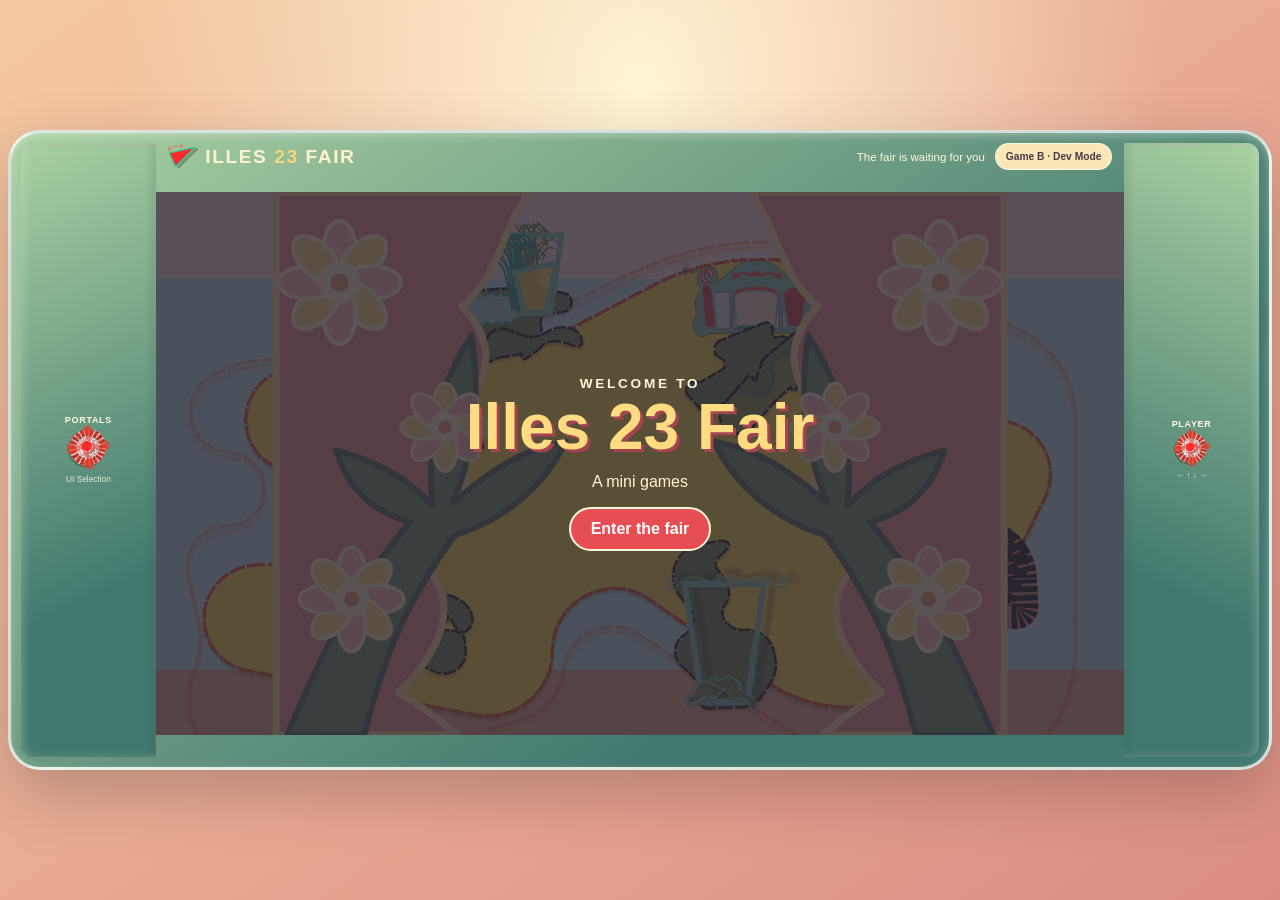
==== commit c074d23b: "Refine fair map controls and portal selection Co-authored-by: Copilot <223556219+Copilot@users.norep" ====
--- a/index.html
+++ b/index.html
@@ -15,7 +15,7 @@
     <main class="console-shell" aria-label="Illes 23 Fair handheld console">
       <aside class="console-side console-side--left" aria-label="Portal selection and asset information">
         <section class="controls-panel">
-          <h2 class="side-heading">Select portal</h2>
+          <h2 class="side-heading">Portals</h2>
           <div class="console-controller console-controller--portal" role="group" aria-label="Portal selection pad">
             <div class="control-pad">
               <!-- The shared SVG is loaded inline so its directional shadows can be animated. -->
@@ -28,7 +28,7 @@
               </div>
             </div>
           </div>
-          <p class="control-hint">W/A/S/D or left pad: select PO · center: enter</p>
+          <p class="control-hint">UI Selection</p>
         </section>
         <section class="side-panel dev-panel" aria-label="Development asset details">
           <h2 class="side-heading">Asset log</h2>
@@ -64,17 +64,18 @@
                      and add data-fair-asset="sun", "ferris-wheel", or "pagoda"; rules are in js/fair-scene-animator.js. -->
                 <g data-art-src="backgrounds.svg" transform="translate(300 0)"></g>
                 <!-- Main path size/position: change translate(X Y) to move it and scale(X Y)
-                     to set width/height. Increase the second scale value to make it taller. -->
-                <g data-art-src="WalkingPath&amp;Islandfence.svg" transform="translate(-175 20) scale(1.15 1.15)"></g>
+                     to set width/height. Fence flowers inherit this exact transform in fair-map.js. -->
+                <g data-art-src="WalkingPath&amp;Islandfence.svg" transform="translate(-425 -5) scale(1.25 1.25)"></g>
                 <g class="po-art" data-po-id="PO04_LakeTour" data-art-src="PO_04_LakeTour.svg" transform="translate(300 55)"></g>
                 <g class="po-art" data-po-id="PO07_FotoShootArea" data-art-src="PO_07_FotoShootArea.svg" transform="translate(605 75)"></g>
                 <g class="po-art" data-po-id="PO05_TeatrinoArea" data-art-src="PO_05_TeatrinoArea.svg" transform="translate(955 115)"></g>
                 <g class="po-art" data-po-id="PO03_CircusFishingGameArea" data-art-src="PO_03_CircusFishingGameArea.svg" transform="translate(340 320)"></g>
                 <g class="po-art" data-po-id="PO02_ComicForeground" data-art-src="PO_02_ComicForeground.svg" transform="translate(245 500)"></g>
-                <g class="po-art" data-po-id="PO00_EntranceArea" data-art-src="PO_00_EntranceArea.svg" transform="translate(710 450)"></g>
-                <g class="po-art" data-po-id="PO06_BenchArea" data-art-src="PO_06_BenchArea.svg" transform="translate(1290 510)"></g>
+                <g class="po-art" data-po-id="PO00_EntranceArea" data-art-src="PO_00_EntranceArea.svg" transform="translate(820 600)"></g>
+                <g class="po-art" data-po-id="PO06_BenchArea" data-art-src="PO_06_BenchArea.svg" transform="translate(1390 110)"></g>
                 <g class="po-art" data-po-id="PO08_CafeteriaArea" data-art-src="PO_08_CafeteriaArea.svg" transform="translate(1250 500)"></g>
-                <g id="fence-flowers" transform="translate(-175 20) scale(1.05 0.84)"></g>
+                <!-- Keep this group untransformed: fair-map.js syncs it to the main walking-path transform above. -->
+                <g id="fence-flowers"></g>
                 <g id="po-fence-flowers"></g>
               </svg>
 
@@ -144,7 +145,7 @@
             <div class="welcome-overlay" id="welcome-overlay">
               <p class="welcome-label">Welcome to</p>
               <h1>Illes 23 Fair</h1>
-              <p>Choose a path, find a portal, and step into a story.</p>
+              <p>A mini games</p>
               <button class="enter-button" id="enter-fair" type="button">Enter the fair</button>
             </div>
 
@@ -164,19 +165,20 @@
             <div class="flower-curtain flower-curtain--right" id="flower-right" aria-hidden="true">
               <img src="assets/flower-curtain.svg" alt="">
             </div>
-            <p class="portal-prompt" id="portal-prompt" aria-live="polite">Select a PO, then click its highlighted entrance or press Space / center to enter.</p>
+            <!--<p class="portal-prompt" id="portal-prompt" aria-live="polite">Select a PO, then click its highlighted entrance or press Space / center to enter.</p>
+          -->
           </section>
         </div>
 
         <footer class="screen-footer">
-          <span>W / A / S / D · LEFT PAD: SELECT PORTAL</span>
-          <span>ARROWS / RIGHT PAD: MOVE · SPACE / CENTER: ENTER SELECTED PO</span>
+          <!--<span>UI Portal Selection ← ↑ ↓ →</span>
+          <span>Player Map ← ↑ ↓ → </span>-->
         </footer>
       </section>
 
       <aside class="console-side console-side--right" aria-label="Player movement and asset information">
         <section class="controls-panel">
-          <h2 class="side-heading">Move player</h2>
+          <h2 class="side-heading">Player   </h2>
           <div class="console-controller console-controller--player" role="group" aria-label="Player movement pad">
             <div class="control-pad">
               <div class="control-hit-targets">
@@ -188,7 +190,7 @@
               </div>
             </div>
           </div>
-          <p class="control-hint">Arrows or right pad: move · center: enter selected PO</p>
+          <p class="control-hint"> ← ↑ ↓ →</p>
         </section>
         <section class="side-panel dev-panel" aria-label="Asset tracker connection">
           <h2 class="side-heading">Tracker</h2>
--- a/css/console-ui.css
+++ b/css/console-ui.css
@@ -41,9 +41,9 @@
 .console-shell {
   /* Console size/shape: adjust the 16/9 ratio and width/height caps together.
      Side-pad widths are the first/last grid columns; the center column gets the rest. */
-  width: min(100%, 1920px, calc((100dvh - 16px) * 16 / 9));
-  height: min(calc(100dvh - 16px), calc(100vw * 9 / 16));
-  aspect-ratio: 16 / 9;
+  width: min(100%, 1920px, calc((100dvh - 16px) * 18 / 9));
+  height: min(calc(100dvh - 16px), calc(100vw * 9 / 18));
+  aspect-ratio: 18 / 9;
   display: grid;
   grid-template-columns: clamp(105px, 10.5vw, 175px) minmax(0, 1fr) clamp(105px, 10.5vw, 175px);
   align-items: stretch;
@@ -704,12 +704,7 @@
   }
 
   .control-hint {
-    max-width: 168px;
-    margin: 0;
-    display: block;
-    font-size: 0.68rem;
-    line-height: 1.25;
-    text-align: center;
+    display: none;
   }
 
   .screen-frame {
--- a/css/fair-map.css
+++ b/css/fair-map.css
@@ -9,11 +9,11 @@
   aspect-ratio: 1806 / 1013;
   overflow: hidden;
   isolation: isolate;
-  --game-sky: #fbddd9;
+  --game-sky: #d6e0ba;
   --game-sea: #b0dfe0;
-  --game-sand: #f0d8a8;
+  --game-sand: #e49b7a;
   /* Edit these colors and stops to tune the sky/sea/sand palette and their canvas heights. */
-  --game-sky-end: 36%;
+  --game-sky-end: 16%;
   --game-sea-end: 88%;
   background: linear-gradient(
     var(--game-sky) 0 var(--game-sky-end),
@@ -222,6 +222,7 @@
   animation-duration: 5.8s;
 }
 
+/* JS clones the fence path for motion and syncs its transform to the walking-path artwork in index.html. */
 .flower-motion-path {
   visibility: hidden;
 }
